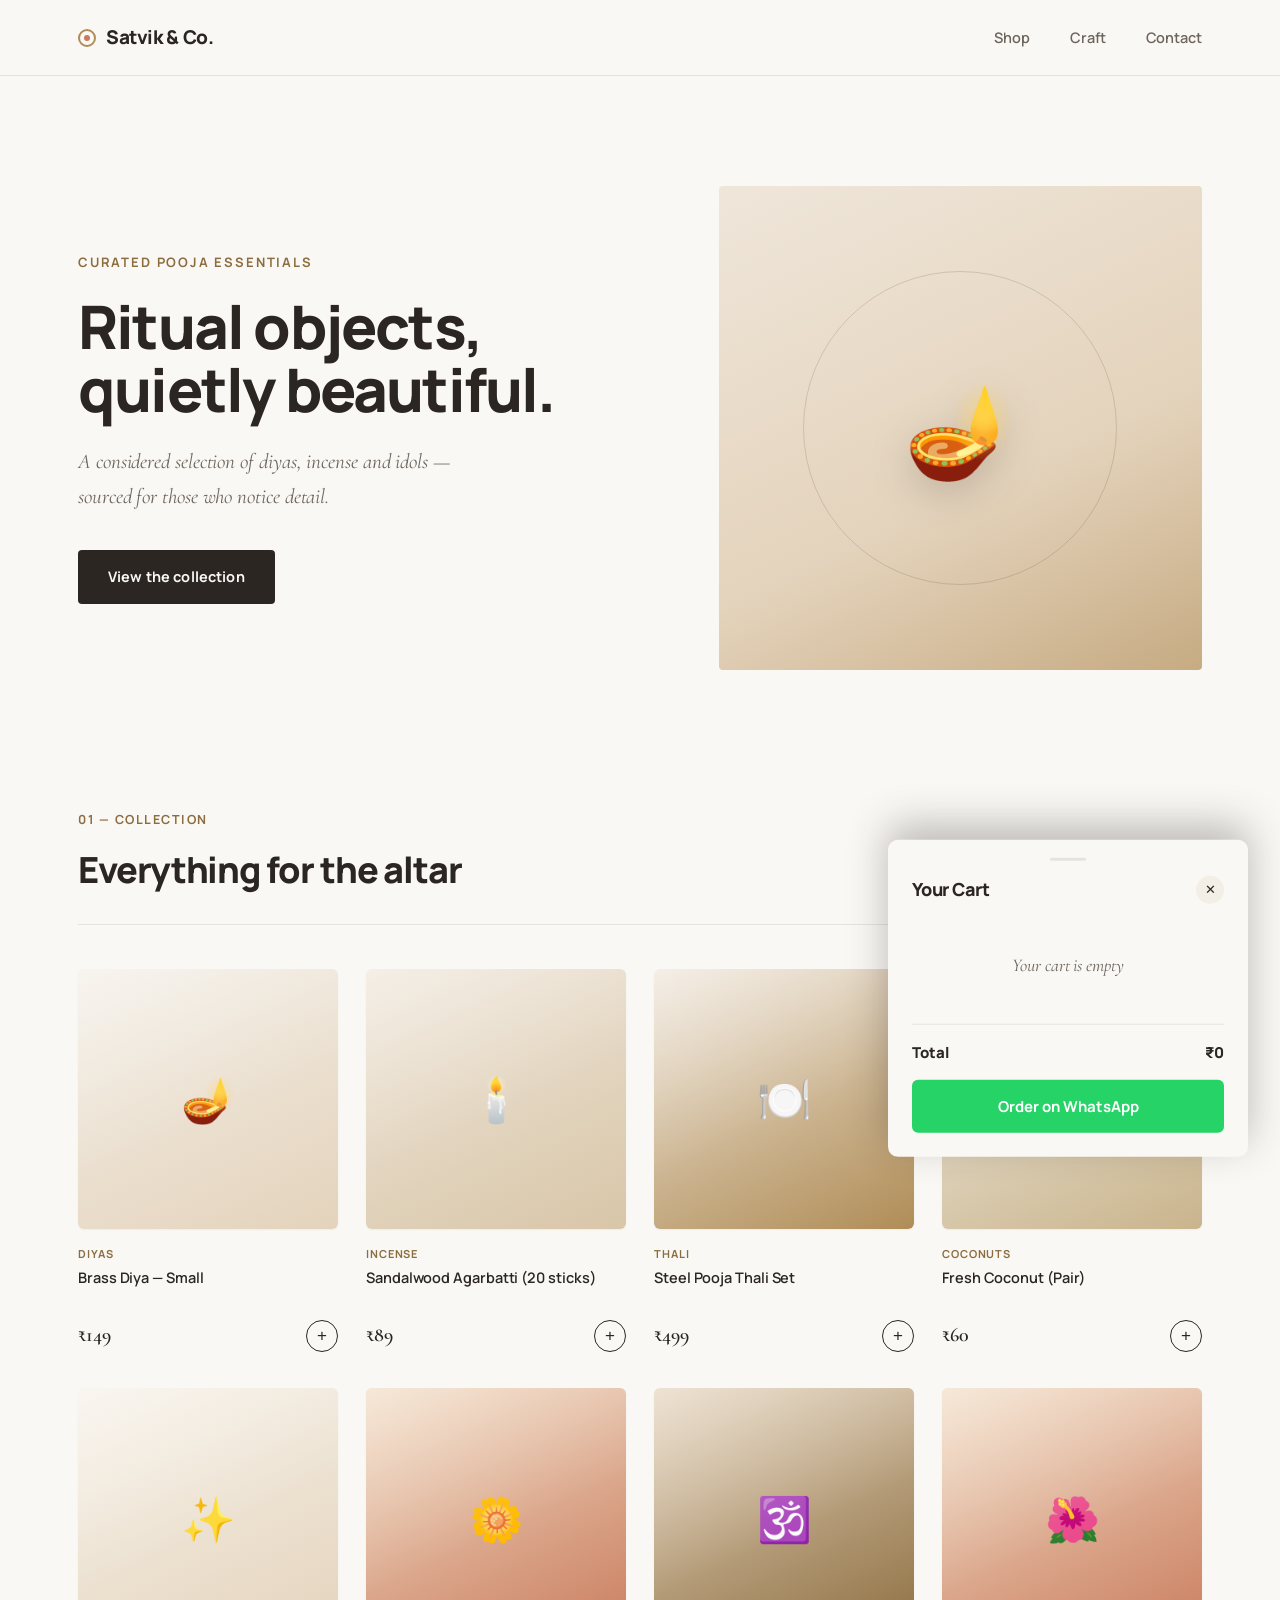
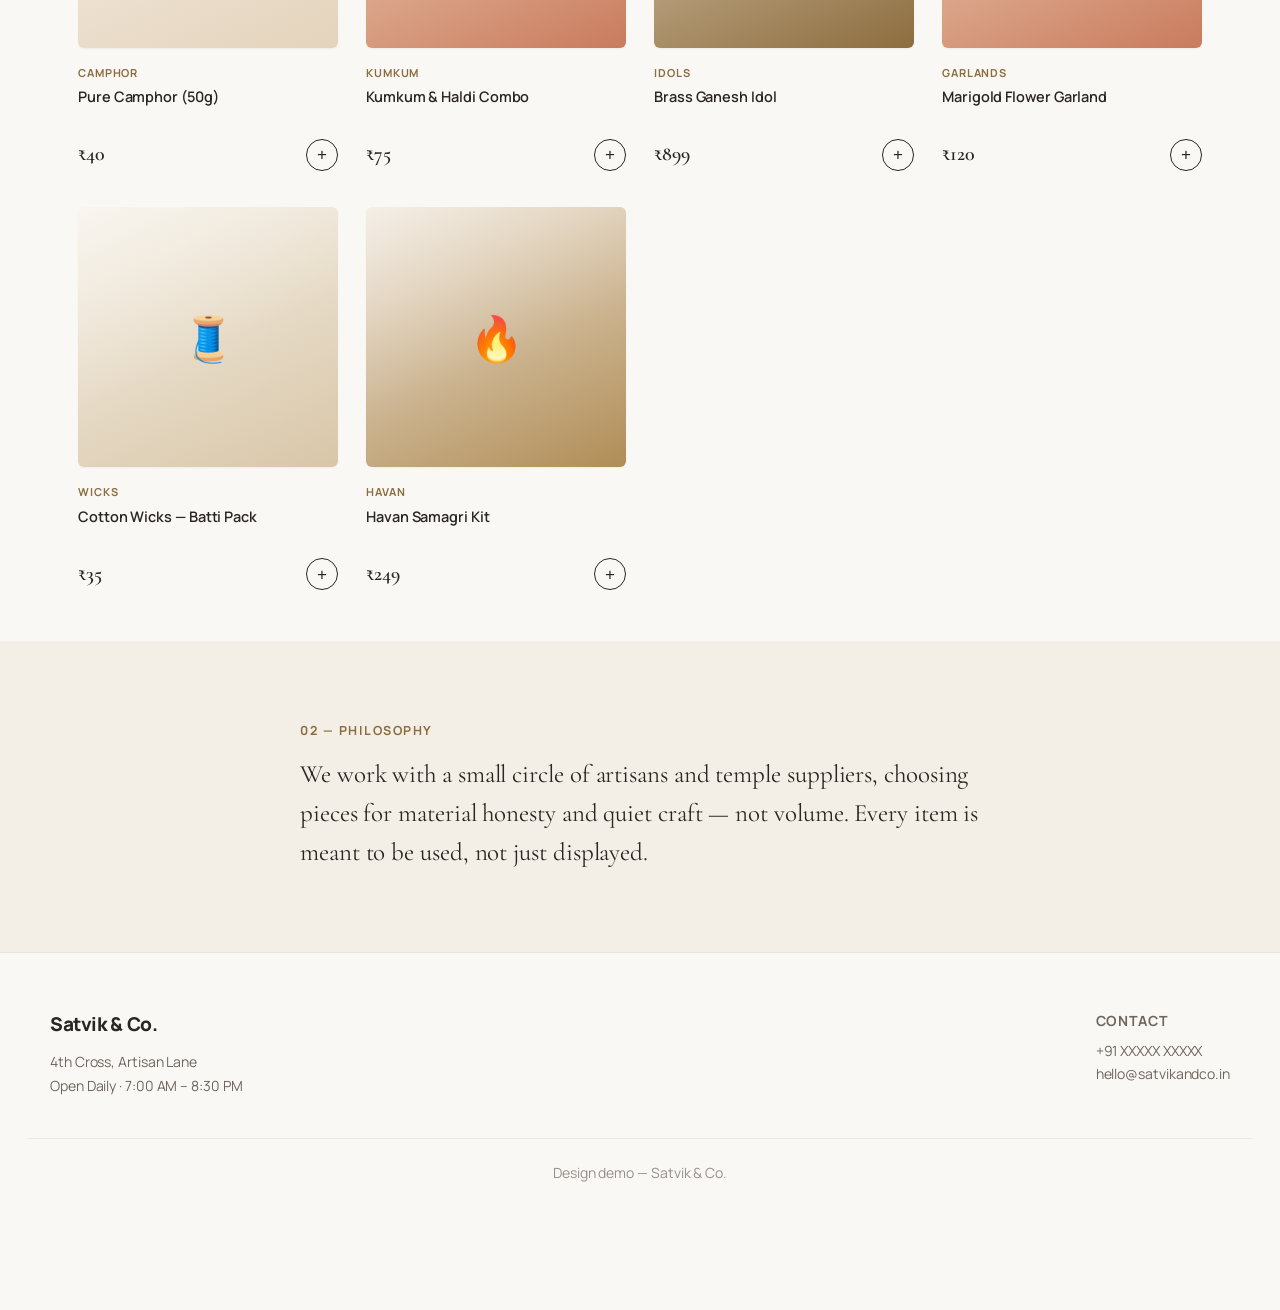
==== design-2-minimal/index.html @ de9244f1 "Add 3 pooja store design directions with Zepto-style cart demo Static HTML/CSS/JS prototypes (no bui" ====
<!DOCTYPE html>
<html lang="en">
<head>
<meta charset="UTF-8">
<meta name="viewport" content="width=device-width, initial-scale=1.0">
<title>Satvik & Co. — Minimal</title>
<link rel="preconnect" href="https://fonts.googleapis.com">
<link rel="preconnect" href="https://fonts.gstatic.com" crossorigin>
<link href="https://fonts.googleapis.com/css2?family=Cormorant+Garamond:ital,wght@0,400;0,500;1,400&family=Manrope:wght@400;500;600;700;800&display=swap" rel="stylesheet">
<link rel="stylesheet" href="style.css">
</head>
<body>

<header class="site-header">
  <div class="header-inner">
    <div class="brand">
      <span class="brand-ring" aria-hidden="true"></span>
      <span class="brand-name">Satvik&nbsp;&amp;&nbsp;Co.</span>
    </div>
    <nav class="site-nav">
      <a href="#shop">Shop</a>
      <a href="#about">Craft</a>
      <a href="#contact">Contact</a>
    </nav>
  </div>
</header>

<section class="hero">
  <div class="hero-text">
    <p class="hero-eyebrow">Curated Pooja Essentials</p>
    <h1>Ritual objects,<br>quietly beautiful.</h1>
    <p class="hero-sub">A considered selection of diyas, incense and idols — sourced for those who notice detail.</p>
    <a href="#shop" class="hero-cta">View the collection</a>
  </div>
  <div class="hero-visual" aria-hidden="true">
    <div class="hero-orb"></div>
    <span class="hero-emoji">🪔</span>
  </div>
</section>

<main>
  <section id="shop" class="products">
    <div class="section-head">
      <span class="section-index">01 — Collection</span>
      <h2>Everything for the altar</h2>
    </div>
    <div id="productGrid" class="product-grid"></div>
  </section>

  <section id="about" class="about-strip">
    <div class="about-inner">
      <span class="section-index">02 — Philosophy</span>
      <p>We work with a small circle of artisans and temple suppliers, choosing pieces for material honesty and quiet craft — not volume. Every item is meant to be used, not just displayed.</p>
    </div>
  </section>
</main>

<footer id="contact" class="site-footer">
  <div class="footer-inner">
    <div>
      <span class="brand-name footer-brand">Satvik &amp; Co.</span>
      <p>4th Cross, Artisan Lane<br>Open Daily · 7:00 AM – 8:30 PM</p>
    </div>
    <div>
      <p class="footer-heading">Contact</p>
      <p>+91 XXXXX XXXXX</p>
      <p>hello@satvikandco.in</p>
    </div>
  </div>
  <p class="footer-bottom">Design demo — Satvik &amp; Co.</p>
</footer>

<div id="cartBar" class="cart-bar hidden">
  <div class="cart-bar-info">
    <span class="cart-bar-badge" id="cartCount">0</span>
    <span class="cart-bar-text">
      <strong id="cartItemsLabel">0 items</strong>
      <span id="cartTotalLabel">₹0</span>
    </span>
  </div>
  <span class="cart-bar-action">View cart</span>
</div>

<div id="cartDrawer" class="cart-drawer hidden">
  <div class="drawer-handle" id="drawerHandle"></div>
  <div class="drawer-header">
    <h3>Your Cart</h3>
    <button id="closeDrawer" class="drawer-close" aria-label="Close cart">✕</button>
  </div>
  <div id="drawerItems" class="drawer-items"></div>
  <div class="drawer-footer">
    <div class="drawer-total-row">
      <span>Total</span>
      <span id="drawerTotal">₹0</span>
    </div>
    <button id="whatsappBtn" class="whatsapp-btn">
      Order on WhatsApp
    </button>
  </div>
</div>

<script src="script.js"></script>
</body>
</html>
---- design-2-minimal/style.css ----
/* ============================================
   SATVIK & CO. — Minimal / Clean
   Palette: Off-white #FAF8F5, Ink #2B2622,
   Soft Gold #B08D57, Sand #EFE6DA, Terracotta #C97B5D
   Type: Manrope (primary) + Cormorant Garamond (accent/serif)
   ============================================ */

:root{
  --paper: #FAF8F5;
  --paper-2: #F3EEE6;
  --sand: #EFE6DA;
  --ink: #2B2622;
  --ink-soft: #6E655C;
  --gold: #B08D57;
  --gold-deep: #8C6D3F;
  --terracotta: #C97B5D;
  --line: rgba(43, 38, 34, 0.1);
}

*{ box-sizing: border-box; margin: 0; padding: 0; }
html{ scroll-behavior: smooth; }

body{
  font-family: 'Manrope', sans-serif;
  background: var(--paper);
  color: var(--ink);
  font-size: 16px;
  line-height: 1.65;
  letter-spacing: -0.005em;
  padding-bottom: 100px;
}

a{ text-decoration: none; color: inherit; }

h1, h2, h3{
  font-family: 'Manrope', sans-serif;
  font-weight: 800;
  letter-spacing: -0.03em;
  color: var(--ink);
}

/* ---------- Header ---------- */
.site-header{
  position: sticky;
  top: 0;
  z-index: 40;
  background: rgba(250, 248, 245, 0.9);
  backdrop-filter: blur(10px);
  border-bottom: 1px solid var(--line);
}
.header-inner{
  max-width: 1180px;
  margin: 0 auto;
  padding: 22px 28px;
  display: flex;
  align-items: center;
  justify-content: space-between;
}
.brand{ display: flex; align-items: center; gap: 10px; }
.brand-ring{
  width: 18px; height: 18px;
  border-radius: 50%;
  border: 2.5px solid var(--gold);
  position: relative;
}
.brand-ring::after{
  content: "";
  position: absolute;
  inset: 4px;
  border-radius: 50%;
  background: var(--terracotta);
}
.brand-name{
  font-size: 19px;
  font-weight: 800;
  letter-spacing: -0.02em;
}
.site-nav{ display: flex; gap: 40px; }
.site-nav a{
  font-size: 14.5px;
  font-weight: 600;
  color: var(--ink-soft);
  transition: color 0.2s ease;
}
.site-nav a:hover{ color: var(--ink); }

/* ---------- Hero ---------- */
.hero{
  max-width: 1180px;
  margin: 0 auto;
  padding: 90px 28px 70px;
  display: grid;
  grid-template-columns: 1fr;
  gap: 50px;
  align-items: center;
}
@media (min-width: 860px){
  .hero{ grid-template-columns: 1.1fr 0.9fr; padding-top: 110px; }
}
.hero-eyebrow{
  font-size: 13px;
  font-weight: 700;
  text-transform: uppercase;
  letter-spacing: 0.14em;
  color: var(--gold-deep);
  margin-bottom: 22px;
}
.hero h1{
  font-size: clamp(38px, 6vw, 60px);
  line-height: 1.05;
  margin-bottom: 24px;
}
.hero-sub{
  font-family: 'Cormorant Garamond', serif;
  font-size: 21px;
  font-style: italic;
  color: var(--ink-soft);
  max-width: 420px;
  margin-bottom: 36px;
}
.hero-cta{
  display: inline-flex;
  align-items: center;
  gap: 8px;
  background: var(--ink);
  color: var(--paper);
  padding: 15px 30px;
  border-radius: 4px;
  font-size: 14.5px;
  font-weight: 700;
  letter-spacing: 0.01em;
  transition: background 0.2s ease, transform 0.2s ease;
}
.hero-cta:hover{ background: var(--gold-deep); transform: translateY(-2px); }

.hero-visual{
  position: relative;
  aspect-ratio: 1 / 1;
  border-radius: 4px;
  background: linear-gradient(155deg, var(--sand) 0%, #E4D3BC 60%, var(--gold) 130%);
  display: flex;
  align-items: center;
  justify-content: center;
  overflow: hidden;
}
.hero-orb{
  position: absolute;
  width: 65%; height: 65%;
  border-radius: 50%;
  border: 1px solid rgba(43,38,34,0.15);
}
.hero-emoji{ font-size: 90px; filter: drop-shadow(0 12px 20px rgba(43,38,34,0.2)); }

/* ---------- Products ---------- */
.products{
  max-width: 1180px;
  margin: 0 auto;
  padding: 70px 28px 30px;
}
.section-head{
  margin-bottom: 44px;
  padding-bottom: 24px;
  border-bottom: 1px solid var(--line);
}
.section-index{
  display: block;
  font-size: 12.5px;
  font-weight: 700;
  text-transform: uppercase;
  letter-spacing: 0.12em;
  color: var(--gold-deep);
  margin-bottom: 10px;
}
.section-head h2{
  font-size: clamp(26px, 3.6vw, 36px);
}

.product-grid{
  display: grid;
  grid-template-columns: repeat(2, 1fr);
  gap: 28px 22px;
}
@media (min-width: 640px){
  .product-grid{ grid-template-columns: repeat(3, 1fr); }
}
@media (min-width: 960px){
  .product-grid{ grid-template-columns: repeat(4, 1fr); gap: 36px 28px; }
}

.product-card{
  display: flex;
  flex-direction: column;
  transition: transform 0.25s ease;
}
.product-card:hover{ transform: translateY(-4px); }
.product-media{
  aspect-ratio: 1 / 1;
  border-radius: 6px;
  display: flex;
  align-items: center;
  justify-content: center;
  font-size: 44px;
  margin-bottom: 16px;
  position: relative;
  overflow: hidden;
  box-shadow: 0 1px 2px rgba(43,38,34,0.06);
}
.product-media::after{
  content: "";
  position: absolute;
  inset: 0;
  background: linear-gradient(155deg, rgba(255,255,255,0.35), transparent 55%);
}
.product-body{ display: flex; flex-direction: column; gap: 5px; flex: 1; }
.product-cat{
  font-size: 11px;
  font-weight: 700;
  text-transform: uppercase;
  letter-spacing: 0.08em;
  color: var(--gold-deep);
}
.product-name{
  font-size: 14.5px;
  font-weight: 600;
  color: var(--ink);
  line-height: 1.4;
  min-height: 2.5em;
}
.product-footer{
  margin-top: 10px;
  display: flex;
  align-items: center;
  justify-content: space-between;
}
.product-price{
  font-family: 'Cormorant Garamond', serif;
  font-size: 20px;
  font-weight: 600;
  color: var(--ink);
}

.add-btn{
  background: transparent;
  border: 1.5px solid var(--ink);
  color: var(--ink);
  width: 32px;
  height: 32px;
  border-radius: 50%;
  font-size: 17px;
  line-height: 1;
  cursor: pointer;
  display: flex;
  align-items: center;
  justify-content: center;
  transition: background 0.2s ease, color 0.2s ease, transform 0.15s ease;
}
.add-btn:hover{ background: var(--ink); color: var(--paper); }
.add-btn:active{ transform: scale(0.9); }

.stepper{
  display: flex;
  align-items: center;
  border: 1.5px solid var(--ink);
  border-radius: 999px;
  overflow: hidden;
}
.stepper button{
  background: transparent;
  border: none;
  color: var(--ink);
  width: 28px;
  height: 30px;
  font-size: 16px;
  cursor: pointer;
  transition: background 0.15s ease;
}
.stepper button:hover{ background: var(--sand); }
.stepper .qty{
  font-weight: 700;
  font-size: 13px;
  min-width: 20px;
  text-align: center;
}

/* ---------- About ---------- */
.about-strip{
  background: var(--paper-2);
  padding: 80px 28px;
  margin-top: 20px;
}
.about-inner{ max-width: 680px; margin: 0 auto; }
.about-inner p{
  font-family: 'Cormorant Garamond', serif;
  font-size: 25px;
  line-height: 1.55;
  color: var(--ink);
  margin-top: 14px;
}

/* ---------- Footer ---------- */
.site-footer{
  background: var(--paper);
  padding: 56px 28px 26px;
  border-top: 1px solid var(--line);
}
.footer-inner{
  max-width: 1180px;
  margin: 0 auto;
  display: flex;
  flex-wrap: wrap;
  justify-content: space-between;
  gap: 36px;
}
.footer-brand{ display: block; margin-bottom: 10px; }
.site-footer p{
  color: var(--ink-soft);
  font-size: 14px;
  line-height: 1.7;
}
.footer-heading{
  font-weight: 700;
  color: var(--ink);
  margin-bottom: 6px;
  font-size: 13px;
  text-transform: uppercase;
  letter-spacing: 0.06em;
}
.footer-bottom{
  text-align: center;
  margin-top: 40px;
  padding-top: 22px;
  border-top: 1px solid var(--line);
  font-size: 12.5px;
  color: var(--ink-soft);
  opacity: 0.7;
}

/* ---------- Cart bar ---------- */
.cart-bar{
  position: fixed;
  left: 16px; right: 16px; bottom: 16px;
  max-width: 480px;
  margin: 0 auto;
  background: var(--ink);
  color: var(--paper);
  border-radius: 6px;
  padding: 14px 20px;
  display: flex;
  align-items: center;
  justify-content: space-between;
  box-shadow: 0 14px 30px -10px rgba(43,38,34,0.5);
  cursor: pointer;
  z-index: 50;
  transition: transform 0.35s cubic-bezier(.2,.9,.3,1.2), opacity 0.3s ease;
}
.cart-bar.hidden{
  transform: translateY(140%);
  opacity: 0;
  pointer-events: none;
}
.cart-bar.bounce{ animation: cartPulse 0.4s ease; }
@keyframes cartPulse{
  0%{ transform: scale(1); }
  30%{ transform: scale(1.03); }
  100%{ transform: scale(1); }
}
.cart-bar-info{ display: flex; align-items: center; gap: 14px; }
.cart-bar-badge{
  background: var(--gold);
  color: var(--ink);
  font-weight: 800;
  font-size: 12.5px;
  min-width: 24px;
  height: 24px;
  border-radius: 50%;
  display: flex;
  align-items: center;
  justify-content: center;
}
.cart-bar-badge.bump{ animation: badgeBounce 0.4s ease; }
@keyframes badgeBounce{
  0%{ transform: scale(1); }
  40%{ transform: scale(1.4); }
  100%{ transform: scale(1); }
}
.cart-bar-text{ display: flex; flex-direction: column; line-height: 1.25; }
.cart-bar-text strong{ font-size: 13.5px; font-weight: 700; }
.cart-bar-text span{ font-size: 12px; color: var(--gold); }
.cart-bar-action{
  font-size: 13px;
  font-weight: 700;
  border-bottom: 1px solid var(--gold);
  padding-bottom: 2px;
}

/* ---------- Cart drawer ---------- */
.cart-drawer{
  position: fixed;
  left: 0; right: 0; bottom: 0;
  max-width: 480px;
  margin: 0 auto;
  background: var(--paper);
  border-radius: 10px 10px 0 0;
  box-shadow: 0 -14px 40px rgba(43,38,34,0.3);
  z-index: 60;
  padding: 10px 24px 24px;
  max-height: 78vh;
  display: flex;
  flex-direction: column;
  transition: transform 0.35s cubic-bezier(.2,.9,.3,1.1);
}
.cart-drawer.hidden{ transform: translateY(110%); }
.drawer-handle{
  width: 36px; height: 3px;
  background: var(--line);
  border-radius: 4px;
  margin: 8px auto 14px;
}
.drawer-header{
  display: flex;
  align-items: center;
  justify-content: space-between;
  margin-bottom: 14px;
}
.drawer-header h3{ font-size: 18px; }
.drawer-close{
  background: var(--paper-2);
  border: none;
  width: 28px; height: 28px;
  border-radius: 50%;
  font-size: 13px;
  cursor: pointer;
  color: var(--ink);
}
.drawer-items{
  overflow-y: auto;
  display: flex;
  flex-direction: column;
  gap: 14px;
  padding: 2px 2px 10px;
}
.drawer-empty{
  text-align: center;
  color: var(--ink-soft);
  padding: 30px 0;
  font-family: 'Cormorant Garamond', serif;
  font-style: italic;
  font-size: 18px;
}
.drawer-item{
  display: flex;
  align-items: center;
  gap: 14px;
  padding-bottom: 14px;
  border-bottom: 1px solid var(--line);
}
.drawer-item-emoji{
  font-size: 20px;
  width: 40px; height: 40px;
  display: flex; align-items: center; justify-content: center;
  background: var(--paper-2);
  border-radius: 4px;
  flex-shrink: 0;
}
.drawer-item-info{ flex: 1; min-width: 0; }
.drawer-item-info .name{
  font-size: 13.5px;
  font-weight: 700;
  color: var(--ink);
  white-space: nowrap;
  overflow: hidden;
  text-overflow: ellipsis;
}
.drawer-item-info .line-price{
  font-size: 12px;
  color: var(--ink-soft);
}
.drawer-footer{
  border-top: 1px solid var(--line);
  padding-top: 16px;
  margin-top: 4px;
}
.drawer-total-row{
  display: flex;
  justify-content: space-between;
  font-size: 15px;
  font-weight: 800;
  color: var(--ink);
  margin-bottom: 14px;
}
.whatsapp-btn{
  width: 100%;
  background: #25D366;
  color: #fff;
  border: none;
  padding: 16px;
  border-radius: 6px;
  font-size: 15px;
  font-weight: 700;
  font-family: 'Manrope', sans-serif;
  cursor: pointer;
  transition: transform 0.15s ease, background 0.2s ease;
}
.whatsapp-btn:hover{ background: #1ebe5a; transform: translateY(-1px); }
.whatsapp-btn:active{ transform: scale(0.98); }

@media (min-width: 720px){
  .cart-bar, .cart-drawer{ left: auto; right: 32px; }
  .cart-bar{ width: 360px; }
  .cart-drawer{
    width: 360px;
    border-radius: 10px;
    bottom: 92px;
    max-height: 68vh;
  }
}
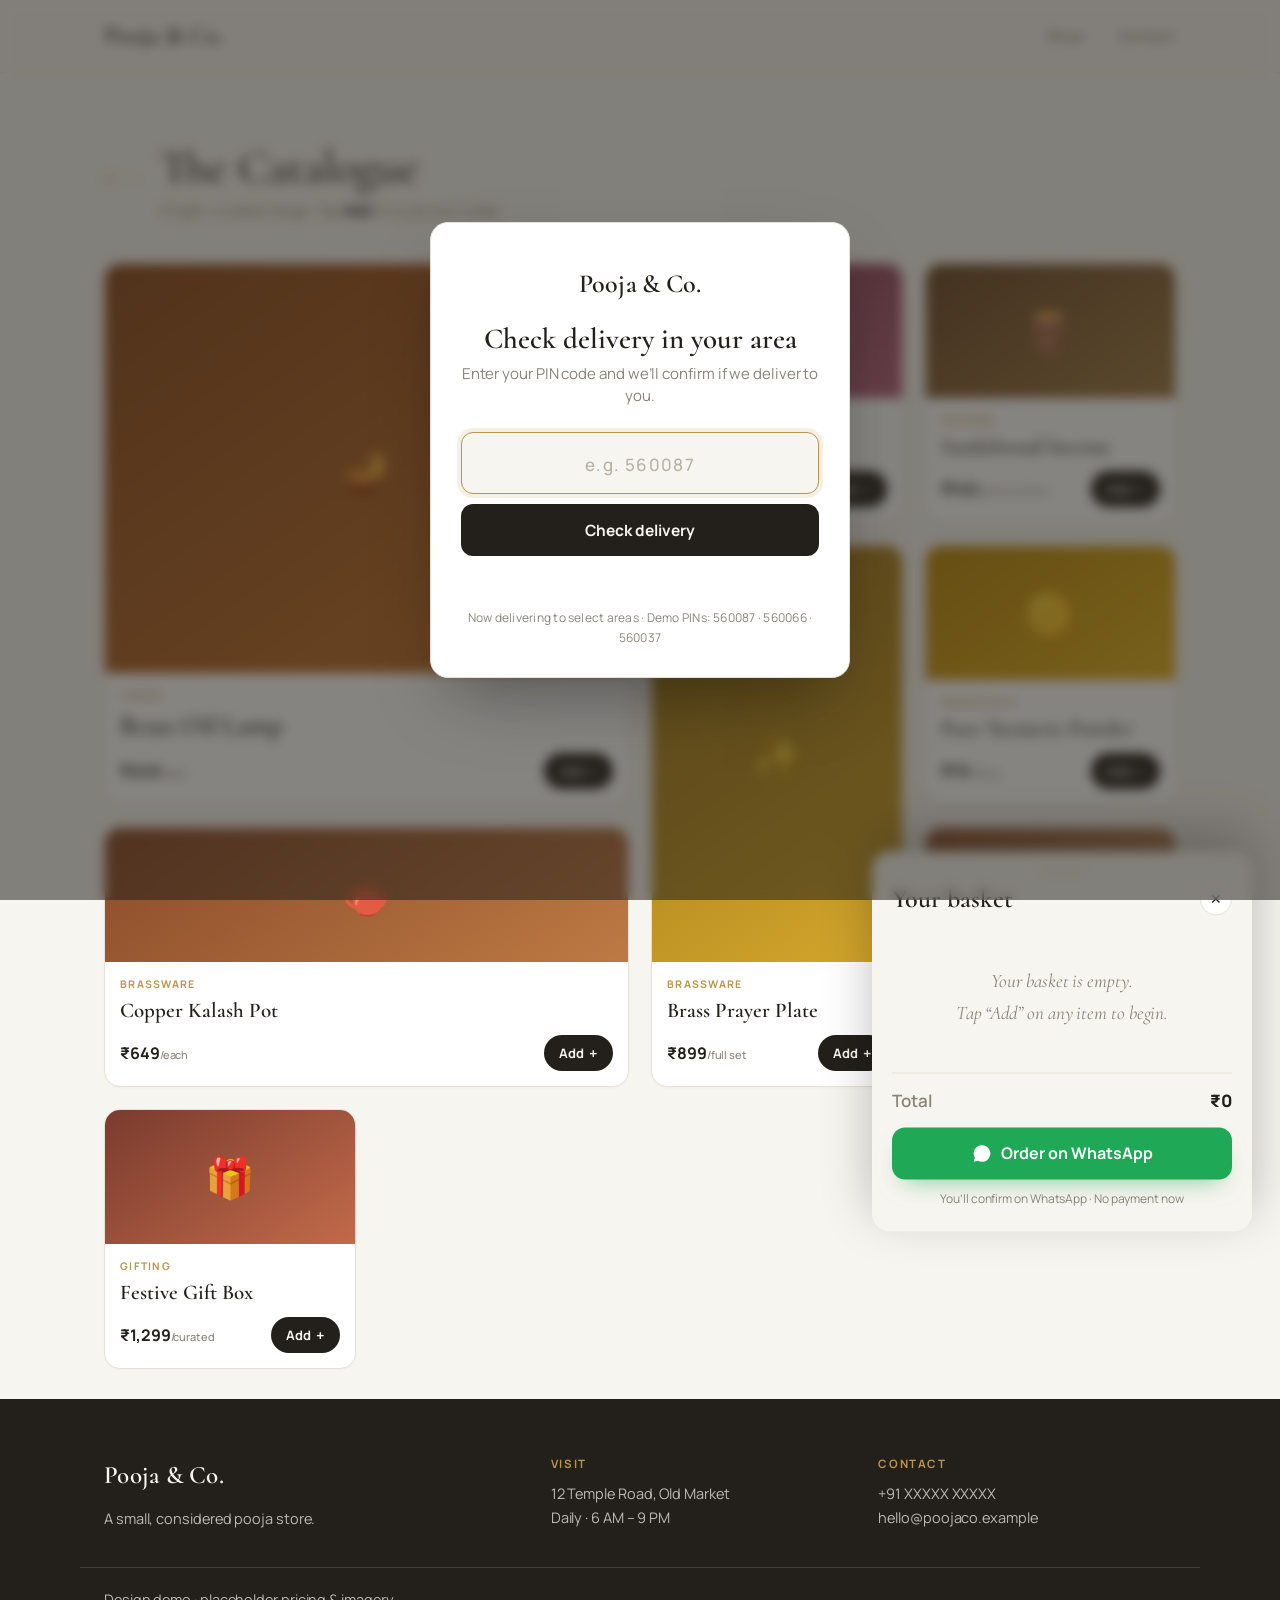
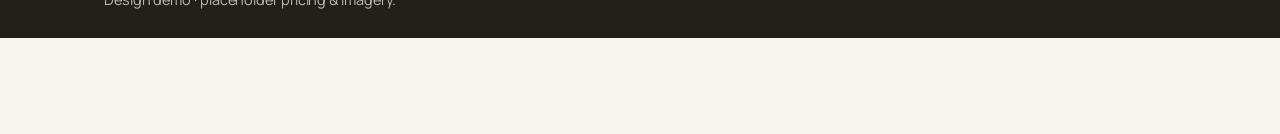
==== commit b8eaa2f0: "Make it shop-first: PIN-code delivery gate + trimmed nav - Add a PIN-code entry gate before the stor" ====
--- a/design-2-minimal/index.html
+++ b/design-2-minimal/index.html
@@ -3,101 +3,99 @@
 <head>
 <meta charset="UTF-8">
 <meta name="viewport" content="width=device-width, initial-scale=1.0">
-<title>Satvik & Co. — Minimal</title>
+<title>Pooja &amp; Co.</title>
 <link rel="preconnect" href="https://fonts.googleapis.com">
 <link rel="preconnect" href="https://fonts.gstatic.com" crossorigin>
-<link href="https://fonts.googleapis.com/css2?family=Cormorant+Garamond:ital,wght@0,400;0,500;1,400&family=Manrope:wght@400;500;600;700;800&display=swap" rel="stylesheet">
+<link href="https://fonts.googleapis.com/css2?family=Cormorant:ital,wght@0,500;0,600;1,500&family=Manrope:wght@400;500;600;700;800&display=swap" rel="stylesheet">
 <link rel="stylesheet" href="style.css">
 </head>
-<body>
+<body data-shop="Pooja &amp; Co." data-cardstyle="catalog">
+
+<!-- PIN-code delivery gate -->
+<div id="pinGate" class="pin-gate">
+  <div class="pin-card">
+    <span class="brand-name">Pooja&thinsp;&amp;&thinsp;Co.</span>
+    <h2>Check delivery in your area</h2>
+    <p class="pin-lead">Enter your PIN code and we’ll confirm if we deliver to you.</p>
+    <form id="pinForm" class="pin-form" novalidate>
+      <input id="pinInput" class="pin-input" type="text" inputmode="numeric"
+             maxlength="6" placeholder="e.g. 560087" aria-label="6-digit PIN code" autocomplete="postal-code">
+      <button type="submit" class="pin-btn">Check delivery</button>
+    </form>
+    <p id="pinMsg" class="pin-msg" role="status" aria-live="polite"></p>
+    <p class="pin-hint">Now delivering to select areas · Demo PINs: 560087 · 560066 · 560037</p>
+  </div>
+</div>
 
 <header class="site-header">
-  <div class="header-inner">
-    <div class="brand">
-      <span class="brand-ring" aria-hidden="true"></span>
-      <span class="brand-name">Satvik&nbsp;&amp;&nbsp;Co.</span>
-    </div>
+  <div class="wrap header-inner">
+    <a href="#" class="brand">
+      <span class="brand-name">Pooja&thinsp;&amp;&thinsp;Co.</span>
+    </a>
     <nav class="site-nav">
       <a href="#shop">Shop</a>
-      <a href="#about">Craft</a>
       <a href="#contact">Contact</a>
     </nav>
+    <button id="deliverBadge" class="deliver-badge" hidden aria-label="Change delivery PIN code">
+      📍 <span id="deliverPin"></span> · Change
+    </button>
   </div>
 </header>
 
-<section class="hero">
-  <div class="hero-text">
-    <p class="hero-eyebrow">Curated Pooja Essentials</p>
-    <h1>Ritual objects,<br>quietly beautiful.</h1>
-    <p class="hero-sub">A considered selection of diyas, incense and idols — sourced for those who notice detail.</p>
-    <a href="#shop" class="hero-cta">View the collection</a>
-  </div>
-  <div class="hero-visual" aria-hidden="true">
-    <div class="hero-orb"></div>
-    <span class="hero-emoji">🪔</span>
-  </div>
-</section>
-
-<main>
-  <section id="shop" class="products">
+<main class="wrap">
+  <section id="shop" class="shop">
     <div class="section-head">
-      <span class="section-index">01 — Collection</span>
-      <h2>Everything for the altar</h2>
+      <span class="sh-index">01 —</span>
+      <div>
+        <h2>The Catalogue</h2>
+        <p>A tight, curated range. Tap <b>Add</b> to build your order.</p>
+      </div>
     </div>
     <div id="productGrid" class="product-grid"></div>
-  </section>
-
-  <section id="about" class="about-strip">
-    <div class="about-inner">
-      <span class="section-index">02 — Philosophy</span>
-      <p>We work with a small circle of artisans and temple suppliers, choosing pieces for material honesty and quiet craft — not volume. Every item is meant to be used, not just displayed.</p>
-    </div>
   </section>
 </main>
 
 <footer id="contact" class="site-footer">
-  <div class="footer-inner">
-    <div>
-      <span class="brand-name footer-brand">Satvik &amp; Co.</span>
-      <p>4th Cross, Artisan Lane<br>Open Daily · 7:00 AM – 8:30 PM</p>
+  <div class="wrap footer-grid">
+    <div class="foot-brand">
+      <span class="brand-name">Pooja&thinsp;&amp;&thinsp;Co.</span>
+      <p>A small, considered pooja store.</p>
     </div>
-    <div>
-      <p class="footer-heading">Contact</p>
-      <p>+91 XXXXX XXXXX</p>
-      <p>hello@satvikandco.in</p>
-    </div>
+    <div><span class="foot-h">Visit</span><p>12 Temple Road, Old Market<br>Daily · 6 AM – 9 PM</p></div>
+    <div><span class="foot-h">Contact</span><p>+91 XXXXX XXXXX<br>hello@poojaco.example</p></div>
   </div>
-  <p class="footer-bottom">Design demo — Satvik &amp; Co.</p>
+  <p class="wrap foot-fine">Design demo · placeholder pricing &amp; imagery.</p>
 </footer>
 
-<div id="cartBar" class="cart-bar hidden">
-  <div class="cart-bar-info">
-    <span class="cart-bar-badge" id="cartCount">0</span>
-    <span class="cart-bar-text">
-      <strong id="cartItemsLabel">0 items</strong>
-      <span id="cartTotalLabel">₹0</span>
-    </span>
-  </div>
-  <span class="cart-bar-action">View cart</span>
-</div>
+<!-- Cart -->
+<div id="cartOverlay" class="cart-overlay"></div>
 
-<div id="cartDrawer" class="cart-drawer hidden">
-  <div class="drawer-handle" id="drawerHandle"></div>
-  <div class="drawer-header">
-    <h3>Your Cart</h3>
-    <button id="closeDrawer" class="drawer-close" aria-label="Close cart">✕</button>
-  </div>
+<button id="cartBar" class="cart-bar" aria-label="Open your basket">
+  <span class="cart-bar-left">
+    <span class="cart-bar-count" id="cartCount">0</span>
+    <span class="cart-bar-meta"><b id="cartQty">0 items</b><span>Tap to review</span></span>
+  </span>
+  <span class="cart-bar-right">
+    <span id="cartTotal">₹0</span>
+    <span class="cart-bar-cta">View basket ›</span>
+  </span>
+</button>
+
+<aside id="cartDrawer" class="cart-drawer" aria-hidden="true" aria-label="Your basket">
+  <header class="drawer-top">
+    <h3>Your basket</h3>
+    <button id="closeDrawer" class="drawer-x" aria-label="Close">✕</button>
+  </header>
   <div id="drawerItems" class="drawer-items"></div>
-  <div class="drawer-footer">
-    <div class="drawer-total-row">
-      <span>Total</span>
-      <span id="drawerTotal">₹0</span>
-    </div>
-    <button id="whatsappBtn" class="whatsapp-btn">
+  <footer class="drawer-bottom">
+    <div class="drawer-total"><span>Total</span><span id="drawerTotal">₹0</span></div>
+    <button id="whatsappBtn" class="wa-btn">
+      <svg viewBox="0 0 24 24" width="20" height="20" fill="currentColor" aria-hidden="true"><path d="M17.5 14.4c-.3-.15-1.7-.85-2-.95-.26-.1-.45-.15-.65.15-.2.3-.75.95-.9 1.15-.17.2-.34.22-.63.07-.3-.15-1.24-.46-2.36-1.46-.87-.78-1.46-1.74-1.63-2.03-.17-.3-.02-.46.13-.6.13-.13.3-.34.44-.5.15-.18.2-.3.3-.5.1-.2.05-.37-.02-.52-.08-.15-.65-1.57-.9-2.15-.24-.57-.48-.49-.65-.5h-.56c-.2 0-.5.07-.77.37-.26.3-1 1-1 2.42s1.03 2.8 1.17 3c.14.2 2.02 3.08 4.9 4.32.68.3 1.22.47 1.63.6.69.22 1.31.19 1.8.11.55-.08 1.7-.7 1.94-1.36.24-.67.24-1.24.17-1.36-.07-.12-.26-.19-.55-.34zM12 2a10 10 0 0 0-8.6 15.06L2 22l5.06-1.33A10 10 0 1 0 12 2z"/></svg>
       Order on WhatsApp
     </button>
-  </div>
-</div>
+    <p class="drawer-note">You’ll confirm on WhatsApp · No payment now</p>
+  </footer>
+</aside>
 
 <script src="script.js"></script>
 </body>
--- a/design-2-minimal/style.css
+++ b/design-2-minimal/style.css
@@ -1,516 +1,226 @@
-/* ============================================
-   SATVIK & CO. — Minimal / Clean
-   Palette: Off-white #FAF8F5, Ink #2B2622,
-   Soft Gold #B08D57, Sand #EFE6DA, Terracotta #C97B5D
-   Type: Manrope (primary) + Cormorant Garamond (accent/serif)
-   ============================================ */
+/* ============================================================
+   POOJA & CO. — Direction 2 · Minimal / Clean (boutique)
+   Palette
+     Bone White   #F7F5F0
+     Pure White   #FFFFFF
+     Ink          #23201B
+     Muted Stone  #8A8378
+     Soft Gold    #B9954E
+     Warm Clay    #C67C56  (used sparingly)
+   Type: Manrope (body/UI) + Cormorant (display serif)
+   Signature: hairline gold rules, serif section numerals,
+              gallery-style catalogue cards, lots of whitespace
+   ============================================================ */
 
 :root{
-  --paper: #FAF8F5;
-  --paper-2: #F3EEE6;
-  --sand: #EFE6DA;
-  --ink: #2B2622;
-  --ink-soft: #6E655C;
-  --gold: #B08D57;
-  --gold-deep: #8C6D3F;
-  --terracotta: #C97B5D;
-  --line: rgba(43, 38, 34, 0.1);
-}
-
-*{ box-sizing: border-box; margin: 0; padding: 0; }
-html{ scroll-behavior: smooth; }
-
+  --paper:#F7F5F0;
+  --white:#FFFFFF;
+  --ink:#23201B;
+  --muted:#8A8378;
+  --gold:#B9954E;
+  --gold-soft:#E9DEC5;
+  --clay:#C67C56;
+  --line:#E7E2D7;
+  --radius:16px;
+  --shadow:0 18px 40px -26px rgba(35,32,27,.4);
+}
+*{box-sizing:border-box;margin:0;padding:0}
+html{scroll-behavior:smooth}
 body{
-  font-family: 'Manrope', sans-serif;
-  background: var(--paper);
-  color: var(--ink);
-  font-size: 16px;
-  line-height: 1.65;
-  letter-spacing: -0.005em;
-  padding-bottom: 100px;
-}
-
-a{ text-decoration: none; color: inherit; }
-
-h1, h2, h3{
-  font-family: 'Manrope', sans-serif;
-  font-weight: 800;
-  letter-spacing: -0.03em;
-  color: var(--ink);
-}
+  font-family:'Manrope',system-ui,sans-serif;
+  color:var(--ink);background:var(--paper);
+  font-size:16.5px;line-height:1.65;letter-spacing:-.005em;
+  -webkit-font-smoothing:antialiased;padding-bottom:96px;overflow-x:hidden;
+}
+h1,h2,h3{font-family:'Cormorant',Georgia,serif;font-weight:500;letter-spacing:0;line-height:1.08;color:var(--ink)}
+a{text-decoration:none;color:inherit}
+.wrap{max-width:1120px;margin:0 auto;padding:0 24px}
+.sh-index{font-family:'Cormorant',serif;font-size:15px;letter-spacing:.16em;color:var(--gold);font-weight:600}
+
+/* ---------- PIN gate ---------- */
+body.gated{overflow:hidden}
+.pin-gate{position:fixed;inset:0;z-index:100;display:none;place-items:center;padding:22px;background:rgba(35,32,27,.55);backdrop-filter:blur(6px)}
+.pin-gate.show{display:grid;animation:gateIn .35s ease}
+@keyframes gateIn{from{opacity:0}to{opacity:1}}
+.pin-card{
+  width:100%;max-width:420px;background:var(--white);border:1px solid var(--line);border-radius:18px;
+  padding:40px 30px 30px;text-align:center;box-shadow:0 30px 70px -22px rgba(0,0,0,.4);
+  animation:cardIn .4s cubic-bezier(.2,.9,.3,1.2);
+}
+@keyframes cardIn{from{transform:translateY(16px) scale(.97);opacity:0}to{transform:none;opacity:1}}
+.pin-card .brand-name{display:block;font-size:26px;margin-bottom:18px}
+.pin-card h2{font-family:'Cormorant',serif;font-size:29px;font-weight:600;margin-bottom:8px}
+.pin-lead{color:var(--muted);font-size:15px;margin-bottom:24px;line-height:1.5}
+.pin-form{display:flex;flex-direction:column;gap:10px}
+.pin-input{
+  width:100%;text-align:center;font-family:'Manrope',sans-serif;font-weight:700;font-size:22px;letter-spacing:.2em;
+  padding:15px;border:1.5px solid var(--line);border-radius:12px;background:var(--paper);color:var(--ink);transition:border-color .2s,box-shadow .2s;
+}
+.pin-input::placeholder{letter-spacing:.08em;font-size:17px;font-weight:500;color:#b7b0a4}
+.pin-input:focus{outline:none;border-color:var(--gold);box-shadow:0 0 0 4px rgba(185,149,78,.14)}
+.pin-btn{background:var(--ink);color:var(--paper);border:none;padding:15px;border-radius:12px;font-family:'Manrope',sans-serif;font-weight:700;font-size:15.5px;cursor:pointer;transition:transform .15s,background .2s}
+.pin-btn:hover{background:#000;transform:translateY(-1px)}
+.pin-btn:active{transform:scale(.98)}
+.pin-msg{min-height:20px;margin-top:16px;font-size:14px;font-weight:600;line-height:1.45}
+.pin-msg.ok{color:#1FA855}
+.pin-msg.err{color:var(--clay)}
+.pin-hint{margin-top:16px;font-size:12px;color:var(--muted);letter-spacing:.02em}
+.deliver-badge{background:var(--white);color:var(--ink);border:1px solid var(--line);font-family:'Manrope',sans-serif;font-size:12.5px;font-weight:700;padding:7px 12px;border-radius:999px;cursor:pointer;white-space:nowrap;transition:border-color .2s}
+.deliver-badge:hover{border-color:var(--gold)}
+.deliver-badge[hidden]{display:none}
 
 /* ---------- Header ---------- */
-.site-header{
-  position: sticky;
-  top: 0;
-  z-index: 40;
-  background: rgba(250, 248, 245, 0.9);
-  backdrop-filter: blur(10px);
-  border-bottom: 1px solid var(--line);
-}
-.header-inner{
-  max-width: 1180px;
-  margin: 0 auto;
-  padding: 22px 28px;
-  display: flex;
-  align-items: center;
-  justify-content: space-between;
-}
-.brand{ display: flex; align-items: center; gap: 10px; }
-.brand-ring{
-  width: 18px; height: 18px;
-  border-radius: 50%;
-  border: 2.5px solid var(--gold);
-  position: relative;
-}
-.brand-ring::after{
-  content: "";
-  position: absolute;
-  inset: 4px;
-  border-radius: 50%;
-  background: var(--terracotta);
-}
-.brand-name{
-  font-size: 19px;
-  font-weight: 800;
-  letter-spacing: -0.02em;
-}
-.site-nav{ display: flex; gap: 40px; }
-.site-nav a{
-  font-size: 14.5px;
-  font-weight: 600;
-  color: var(--ink-soft);
-  transition: color 0.2s ease;
-}
-.site-nav a:hover{ color: var(--ink); }
+.site-header{position:sticky;top:0;z-index:40;background:rgba(247,245,240,.82);backdrop-filter:blur(12px);border-bottom:1px solid var(--line)}
+.header-inner{display:flex;align-items:center;justify-content:space-between;height:72px}
+.brand-name{font-family:'Cormorant',serif;font-size:25px;font-weight:600;letter-spacing:.01em}
+.site-nav{display:flex;gap:34px}
+.site-nav a{font-size:14px;font-weight:600;color:var(--muted);letter-spacing:.02em;transition:color .2s}
+.site-nav a:hover{color:var(--ink)}
+@media(max-width:600px){.site-nav{display:none}}
 
 /* ---------- Hero ---------- */
-.hero{
-  max-width: 1180px;
-  margin: 0 auto;
-  padding: 90px 28px 70px;
-  display: grid;
-  grid-template-columns: 1fr;
-  gap: 50px;
-  align-items: center;
-}
-@media (min-width: 860px){
-  .hero{ grid-template-columns: 1.1fr 0.9fr; padding-top: 110px; }
-}
-.hero-eyebrow{
-  font-size: 13px;
-  font-weight: 700;
-  text-transform: uppercase;
-  letter-spacing: 0.14em;
-  color: var(--gold-deep);
-  margin-bottom: 22px;
-}
-.hero h1{
-  font-size: clamp(38px, 6vw, 60px);
-  line-height: 1.05;
-  margin-bottom: 24px;
-}
-.hero-sub{
-  font-family: 'Cormorant Garamond', serif;
-  font-size: 21px;
-  font-style: italic;
-  color: var(--ink-soft);
-  max-width: 420px;
-  margin-bottom: 36px;
-}
-.hero-cta{
-  display: inline-flex;
-  align-items: center;
-  gap: 8px;
-  background: var(--ink);
-  color: var(--paper);
-  padding: 15px 30px;
-  border-radius: 4px;
-  font-size: 14.5px;
-  font-weight: 700;
-  letter-spacing: 0.01em;
-  transition: background 0.2s ease, transform 0.2s ease;
-}
-.hero-cta:hover{ background: var(--gold-deep); transform: translateY(-2px); }
-
-.hero-visual{
-  position: relative;
-  aspect-ratio: 1 / 1;
-  border-radius: 4px;
-  background: linear-gradient(155deg, var(--sand) 0%, #E4D3BC 60%, var(--gold) 130%);
-  display: flex;
-  align-items: center;
-  justify-content: center;
-  overflow: hidden;
-}
-.hero-orb{
-  position: absolute;
-  width: 65%; height: 65%;
-  border-radius: 50%;
-  border: 1px solid rgba(43,38,34,0.15);
-}
-.hero-emoji{ font-size: 90px; filter: drop-shadow(0 12px 20px rgba(43,38,34,0.2)); }
-
-/* ---------- Products ---------- */
-.products{
-  max-width: 1180px;
-  margin: 0 auto;
-  padding: 70px 28px 30px;
-}
-.section-head{
-  margin-bottom: 44px;
-  padding-bottom: 24px;
-  border-bottom: 1px solid var(--line);
-}
-.section-index{
-  display: block;
-  font-size: 12.5px;
-  font-weight: 700;
-  text-transform: uppercase;
-  letter-spacing: 0.12em;
-  color: var(--gold-deep);
-  margin-bottom: 10px;
-}
-.section-head h2{
-  font-size: clamp(26px, 3.6vw, 36px);
-}
-
+.hero{padding:78px 0 64px;border-bottom:1px solid var(--line)}
+.hero-eyebrow{display:inline-block;font-size:12.5px;font-weight:700;letter-spacing:.16em;text-transform:uppercase;color:var(--gold);margin-bottom:26px}
+.hero h1{font-size:clamp(40px,7vw,74px);margin-bottom:22px;letter-spacing:-.01em}
+.hero-sub{font-size:18.5px;color:var(--muted);max-width:460px;margin-bottom:32px;line-height:1.6}
+.hero-actions{display:flex;align-items:center;flex-wrap:wrap;gap:20px;margin-bottom:52px}
+.btn{display:inline-flex;align-items:center;gap:8px;font-family:'Manrope',sans-serif;font-weight:700;font-size:15px;cursor:pointer;border:none;transition:transform .18s,background .2s,color .2s}
+.btn-primary{background:var(--ink);color:var(--paper);padding:14px 30px;border-radius:999px}
+.btn-primary:hover{transform:translateY(-2px);background:#000}
+.btn-text{color:var(--ink);background:none}
+.btn-text:hover{color:var(--gold)}
+.hero-meta{display:flex;flex-wrap:wrap;gap:40px;padding-top:30px;border-top:1px solid var(--line)}
+.hero-meta div{display:flex;flex-direction:column}
+.hm-num{font-family:'Cormorant',serif;font-size:34px;font-weight:600;line-height:1}
+.hm-lbl{font-size:12.5px;letter-spacing:.08em;text-transform:uppercase;color:var(--muted);margin-top:6px}
+
+/* ---------- Section head ---------- */
+.shop{padding:70px 0 30px}
+.section-head{display:flex;gap:18px;align-items:baseline;margin-bottom:40px}
+.section-head h2{font-size:clamp(30px,5vw,46px);margin-bottom:6px}
+.section-head p{color:var(--muted);font-family:'Manrope',sans-serif;font-size:15px}
+.section-head p b{color:var(--ink);font-weight:700}
+
+/* ---------- Bento catalogue grid ---------- */
 .product-grid{
-  display: grid;
-  grid-template-columns: repeat(2, 1fr);
-  gap: 28px 22px;
-}
-@media (min-width: 640px){
-  .product-grid{ grid-template-columns: repeat(3, 1fr); }
-}
-@media (min-width: 960px){
-  .product-grid{ grid-template-columns: repeat(4, 1fr); gap: 36px 28px; }
-}
-
-.product-card{
-  display: flex;
-  flex-direction: column;
-  transition: transform 0.25s ease;
-}
-.product-card:hover{ transform: translateY(-4px); }
-.product-media{
-  aspect-ratio: 1 / 1;
-  border-radius: 6px;
-  display: flex;
-  align-items: center;
-  justify-content: center;
-  font-size: 44px;
-  margin-bottom: 16px;
-  position: relative;
-  overflow: hidden;
-  box-shadow: 0 1px 2px rgba(43,38,34,0.06);
-}
-.product-media::after{
-  content: "";
-  position: absolute;
-  inset: 0;
-  background: linear-gradient(155deg, rgba(255,255,255,0.35), transparent 55%);
-}
-.product-body{ display: flex; flex-direction: column; gap: 5px; flex: 1; }
-.product-cat{
-  font-size: 11px;
-  font-weight: 700;
-  text-transform: uppercase;
-  letter-spacing: 0.08em;
-  color: var(--gold-deep);
-}
-.product-name{
-  font-size: 14.5px;
-  font-weight: 600;
-  color: var(--ink);
-  line-height: 1.4;
-  min-height: 2.5em;
-}
-.product-footer{
-  margin-top: 10px;
-  display: flex;
-  align-items: center;
-  justify-content: space-between;
-}
-.product-price{
-  font-family: 'Cormorant Garamond', serif;
-  font-size: 20px;
-  font-weight: 600;
-  color: var(--ink);
-}
-
-.add-btn{
-  background: transparent;
-  border: 1.5px solid var(--ink);
-  color: var(--ink);
-  width: 32px;
-  height: 32px;
-  border-radius: 50%;
-  font-size: 17px;
-  line-height: 1;
-  cursor: pointer;
-  display: flex;
-  align-items: center;
-  justify-content: center;
-  transition: background 0.2s ease, color 0.2s ease, transform 0.15s ease;
-}
-.add-btn:hover{ background: var(--ink); color: var(--paper); }
-.add-btn:active{ transform: scale(0.9); }
-
-.stepper{
-  display: flex;
-  align-items: center;
-  border: 1.5px solid var(--ink);
-  border-radius: 999px;
-  overflow: hidden;
-}
-.stepper button{
-  background: transparent;
-  border: none;
-  color: var(--ink);
-  width: 28px;
-  height: 30px;
-  font-size: 16px;
-  cursor: pointer;
-  transition: background 0.15s ease;
-}
-.stepper button:hover{ background: var(--sand); }
-.stepper .qty{
-  font-weight: 700;
-  font-size: 13px;
-  min-width: 20px;
-  text-align: center;
-}
-
-/* ---------- About ---------- */
-.about-strip{
-  background: var(--paper-2);
-  padding: 80px 28px;
-  margin-top: 20px;
-}
-.about-inner{ max-width: 680px; margin: 0 auto; }
-.about-inner p{
-  font-family: 'Cormorant Garamond', serif;
-  font-size: 25px;
-  line-height: 1.55;
-  color: var(--ink);
-  margin-top: 14px;
-}
+  display:grid;grid-template-columns:repeat(2,1fr);
+  grid-auto-rows:1fr;gap:16px;
+}
+@media(min-width:760px){.product-grid{grid-template-columns:repeat(4,1fr);gap:22px}}
+
+.tile{
+  background:var(--white);border:1px solid var(--line);border-radius:var(--radius);
+  overflow:hidden;display:flex;flex-direction:column;min-height:260px;
+  box-shadow:0 1px 2px rgba(35,32,27,.03);
+  transition:transform .3s cubic-bezier(.2,.8,.3,1),box-shadow .3s,border-color .3s;
+}
+.tile:hover{transform:translateY(-5px);box-shadow:var(--shadow);border-color:var(--gold-soft)}
+.tile--feature{grid-column:span 2}
+.tile--wide{grid-column:span 2}
+@media(min-width:760px){
+  .tile--feature{grid-column:span 2;grid-row:span 2}
+  .tile--tall{grid-row:span 2}
+  .tile--wide{grid-column:span 2}
+}
+.tile-media{position:relative;flex:1;min-height:130px;display:grid;place-items:center;background:var(--paper);overflow:hidden}
+.tile-emoji{font-size:40px;opacity:.85}
+.tile-media img{position:absolute;inset:0;width:100%;height:100%;object-fit:cover;transition:transform .5s ease}
+.tile:hover .tile-media img{transform:scale(1.05)}
+.tile-body{padding:14px 15px 15px;display:flex;flex-direction:column;gap:6px}
+.tile-cat{font-size:10.5px;font-weight:700;letter-spacing:.12em;text-transform:uppercase;color:var(--gold)}
+.tile-name{font-family:'Cormorant',serif;font-size:21px;font-weight:600;line-height:1.15;color:var(--ink)}
+.tile--feature .tile-name{font-size:27px}
+.tile-foot{margin-top:6px;display:flex;align-items:center;justify-content:space-between;gap:8px}
+.tile-price{font-family:'Manrope',sans-serif;font-size:16px;font-weight:700;color:var(--ink)}
+.tile-price small{font-weight:500;font-size:11px;color:var(--muted)}
+
+/* Add / stepper */
+.add-btn{display:inline-flex;align-items:center;gap:5px;background:var(--ink);color:var(--paper);border:none;padding:9px 15px;border-radius:999px;font-weight:700;font-size:13px;font-family:'Manrope',sans-serif;cursor:pointer;transition:transform .15s,background .2s}
+.add-btn span{font-size:15px;line-height:1}
+.add-btn:hover{background:#000;transform:translateY(-1px)}
+.add-btn:active{transform:scale(.94)}
+.stepper{display:inline-flex;align-items:center;background:var(--ink);border-radius:999px}
+.stepper button{background:none;border:none;color:var(--paper);width:32px;height:34px;font-size:17px;cursor:pointer;border-radius:999px;transition:background .15s}
+.stepper button:hover{background:rgba(255,255,255,.15)}
+.stepper .qty{color:var(--paper);font-weight:700;font-size:13.5px;min-width:20px;text-align:center}
+.stepper--sm{background:var(--paper);border:1px solid var(--line)}
+.stepper--sm button{color:var(--ink);width:28px;height:30px;font-size:16px}
+.stepper--sm .qty{color:var(--ink)}
+
+.tile.added{animation:tilePop .45s ease}
+@keyframes tilePop{0%{transform:translateY(-5px)}35%{transform:translateY(-5px) scale(1.03)}100%{transform:translateY(-5px) scale(1)}}
+
+/* ---------- Ethos ---------- */
+.ethos{padding:80px 0 70px;border-top:1px solid var(--line);margin-top:40px}
+.ethos h2{font-size:clamp(28px,4.5vw,42px);margin:10px 0 40px}
+.ethos-grid{display:grid;gap:28px}
+@media(min-width:720px){.ethos-grid{grid-template-columns:repeat(3,1fr);gap:40px}}
+.ethos-item{border-top:2px solid var(--ink);padding-top:20px}
+.ei-mark{color:var(--gold);font-size:18px;display:block;margin-bottom:12px}
+.ethos-item h3{font-family:'Cormorant',serif;font-size:24px;font-weight:600;margin-bottom:8px}
+.ethos-item p{font-size:15px;color:var(--muted)}
 
 /* ---------- Footer ---------- */
-.site-footer{
-  background: var(--paper);
-  padding: 56px 28px 26px;
-  border-top: 1px solid var(--line);
-}
-.footer-inner{
-  max-width: 1180px;
-  margin: 0 auto;
-  display: flex;
-  flex-wrap: wrap;
-  justify-content: space-between;
-  gap: 36px;
-}
-.footer-brand{ display: block; margin-bottom: 10px; }
-.site-footer p{
-  color: var(--ink-soft);
-  font-size: 14px;
-  line-height: 1.7;
-}
-.footer-heading{
-  font-weight: 700;
-  color: var(--ink);
-  margin-bottom: 6px;
-  font-size: 13px;
-  text-transform: uppercase;
-  letter-spacing: 0.06em;
-}
-.footer-bottom{
-  text-align: center;
-  margin-top: 40px;
-  padding-top: 22px;
-  border-top: 1px solid var(--line);
-  font-size: 12.5px;
-  color: var(--ink-soft);
-  opacity: 0.7;
-}
+.site-footer{background:var(--ink);color:var(--paper);padding:56px 0 26px}
+.footer-grid{display:grid;gap:30px}
+@media(min-width:640px){.footer-grid{grid-template-columns:1.4fr 1fr 1fr}}
+.site-footer .brand-name{color:var(--paper);display:block;margin-bottom:10px}
+.foot-brand p{color:rgba(247,245,240,.6);font-size:14.5px}
+.site-footer p{color:rgba(247,245,240,.72);font-size:14.5px}
+.foot-h{font-size:11.5px;font-weight:700;letter-spacing:.14em;text-transform:uppercase;color:var(--gold);display:block;margin-bottom:8px}
+.foot-fine{margin-top:36px;padding-top:20px;border-top:1px solid rgba(247,245,240,.15);font-size:12.5px;color:rgba(247,245,240,.5)}
 
 /* ---------- Cart bar ---------- */
 .cart-bar{
-  position: fixed;
-  left: 16px; right: 16px; bottom: 16px;
-  max-width: 480px;
-  margin: 0 auto;
-  background: var(--ink);
-  color: var(--paper);
-  border-radius: 6px;
-  padding: 14px 20px;
-  display: flex;
-  align-items: center;
-  justify-content: space-between;
-  box-shadow: 0 14px 30px -10px rgba(43,38,34,0.5);
-  cursor: pointer;
-  z-index: 50;
-  transition: transform 0.35s cubic-bezier(.2,.9,.3,1.2), opacity 0.3s ease;
-}
-.cart-bar.hidden{
-  transform: translateY(140%);
-  opacity: 0;
-  pointer-events: none;
-}
-.cart-bar.bounce{ animation: cartPulse 0.4s ease; }
-@keyframes cartPulse{
-  0%{ transform: scale(1); }
-  30%{ transform: scale(1.03); }
-  100%{ transform: scale(1); }
-}
-.cart-bar-info{ display: flex; align-items: center; gap: 14px; }
-.cart-bar-badge{
-  background: var(--gold);
-  color: var(--ink);
-  font-weight: 800;
-  font-size: 12.5px;
-  min-width: 24px;
-  height: 24px;
-  border-radius: 50%;
-  display: flex;
-  align-items: center;
-  justify-content: center;
-}
-.cart-bar-badge.bump{ animation: badgeBounce 0.4s ease; }
-@keyframes badgeBounce{
-  0%{ transform: scale(1); }
-  40%{ transform: scale(1.4); }
-  100%{ transform: scale(1); }
-}
-.cart-bar-text{ display: flex; flex-direction: column; line-height: 1.25; }
-.cart-bar-text strong{ font-size: 13.5px; font-weight: 700; }
-.cart-bar-text span{ font-size: 12px; color: var(--gold); }
-.cart-bar-action{
-  font-size: 13px;
-  font-weight: 700;
-  border-bottom: 1px solid var(--gold);
-  padding-bottom: 2px;
-}
-
-/* ---------- Cart drawer ---------- */
+  position:fixed;left:16px;right:16px;bottom:16px;z-index:55;max-width:500px;margin:0 auto;
+  display:flex;align-items:center;justify-content:space-between;gap:12px;
+  background:var(--white);color:var(--ink);border:1px solid var(--line);
+  border-radius:16px;padding:11px 14px 11px 12px;cursor:pointer;
+  box-shadow:0 20px 44px -16px rgba(35,32,27,.4);font-family:'Manrope',sans-serif;
+  transform:translateY(160%);opacity:0;transition:transform .4s cubic-bezier(.2,.9,.3,1.2),opacity .3s;
+}
+.cart-bar.show{transform:translateY(0);opacity:1}
+.cart-bar.pulse{animation:barPulse .4s ease}
+@keyframes barPulse{0%{transform:translateY(0) scale(1)}35%{transform:translateY(0) scale(1.02)}100%{transform:translateY(0) scale(1)}}
+.cart-bar-left{display:flex;align-items:center;gap:11px}
+.cart-bar-count{width:30px;height:30px;border-radius:9px;background:var(--ink);color:var(--paper);font-weight:800;font-size:14px;display:grid;place-items:center}
+.cart-bar-count.pop{animation:countPop .4s ease}
+@keyframes countPop{0%{transform:scale(1)}40%{transform:scale(1.45)}100%{transform:scale(1)}}
+.cart-bar-meta{display:flex;flex-direction:column;line-height:1.2;text-align:left}
+.cart-bar-meta b{font-size:14px;font-weight:700}
+.cart-bar-meta span{font-size:12px;color:var(--muted)}
+.cart-bar-right{display:flex;align-items:center;gap:12px}
+.cart-bar-right #cartTotal{font-size:17px;font-weight:800}
+.cart-bar-cta{font-size:12.5px;font-weight:700;color:var(--gold)}
+@media(min-width:720px){.cart-bar{left:auto;right:28px;width:380px}}
+
+/* ---------- Overlay + drawer ---------- */
+.cart-overlay{position:fixed;inset:0;background:rgba(35,32,27,.42);opacity:0;pointer-events:none;transition:opacity .3s;z-index:58}
+.cart-overlay.show{opacity:1;pointer-events:auto}
 .cart-drawer{
-  position: fixed;
-  left: 0; right: 0; bottom: 0;
-  max-width: 480px;
-  margin: 0 auto;
-  background: var(--paper);
-  border-radius: 10px 10px 0 0;
-  box-shadow: 0 -14px 40px rgba(43,38,34,0.3);
-  z-index: 60;
-  padding: 10px 24px 24px;
-  max-height: 78vh;
-  display: flex;
-  flex-direction: column;
-  transition: transform 0.35s cubic-bezier(.2,.9,.3,1.1);
-}
-.cart-drawer.hidden{ transform: translateY(110%); }
-.drawer-handle{
-  width: 36px; height: 3px;
-  background: var(--line);
-  border-radius: 4px;
-  margin: 8px auto 14px;
-}
-.drawer-header{
-  display: flex;
-  align-items: center;
-  justify-content: space-between;
-  margin-bottom: 14px;
-}
-.drawer-header h3{ font-size: 18px; }
-.drawer-close{
-  background: var(--paper-2);
-  border: none;
-  width: 28px; height: 28px;
-  border-radius: 50%;
-  font-size: 13px;
-  cursor: pointer;
-  color: var(--ink);
-}
-.drawer-items{
-  overflow-y: auto;
-  display: flex;
-  flex-direction: column;
-  gap: 14px;
-  padding: 2px 2px 10px;
-}
-.drawer-empty{
-  text-align: center;
-  color: var(--ink-soft);
-  padding: 30px 0;
-  font-family: 'Cormorant Garamond', serif;
-  font-style: italic;
-  font-size: 18px;
-}
-.drawer-item{
-  display: flex;
-  align-items: center;
-  gap: 14px;
-  padding-bottom: 14px;
-  border-bottom: 1px solid var(--line);
-}
-.drawer-item-emoji{
-  font-size: 20px;
-  width: 40px; height: 40px;
-  display: flex; align-items: center; justify-content: center;
-  background: var(--paper-2);
-  border-radius: 4px;
-  flex-shrink: 0;
-}
-.drawer-item-info{ flex: 1; min-width: 0; }
-.drawer-item-info .name{
-  font-size: 13.5px;
-  font-weight: 700;
-  color: var(--ink);
-  white-space: nowrap;
-  overflow: hidden;
-  text-overflow: ellipsis;
-}
-.drawer-item-info .line-price{
-  font-size: 12px;
-  color: var(--ink-soft);
-}
-.drawer-footer{
-  border-top: 1px solid var(--line);
-  padding-top: 16px;
-  margin-top: 4px;
-}
-.drawer-total-row{
-  display: flex;
-  justify-content: space-between;
-  font-size: 15px;
-  font-weight: 800;
-  color: var(--ink);
-  margin-bottom: 14px;
-}
-.whatsapp-btn{
-  width: 100%;
-  background: #25D366;
-  color: #fff;
-  border: none;
-  padding: 16px;
-  border-radius: 6px;
-  font-size: 15px;
-  font-weight: 700;
-  font-family: 'Manrope', sans-serif;
-  cursor: pointer;
-  transition: transform 0.15s ease, background 0.2s ease;
-}
-.whatsapp-btn:hover{ background: #1ebe5a; transform: translateY(-1px); }
-.whatsapp-btn:active{ transform: scale(0.98); }
-
-@media (min-width: 720px){
-  .cart-bar, .cart-drawer{ left: auto; right: 32px; }
-  .cart-bar{ width: 360px; }
-  .cart-drawer{
-    width: 360px;
-    border-radius: 10px;
-    bottom: 92px;
-    max-height: 68vh;
-  }
-}
+  position:fixed;left:0;right:0;bottom:0;z-index:60;max-width:500px;margin:0 auto;
+  background:var(--paper);border-radius:20px 20px 0 0;box-shadow:0 -18px 50px rgba(0,0,0,.25);
+  padding:8px 20px 22px;max-height:82vh;display:flex;flex-direction:column;
+  transform:translateY(110%);transition:transform .4s cubic-bezier(.2,.9,.3,1.1);
+}
+.cart-drawer.open{transform:translateY(0)}
+.cart-drawer::before{content:"";width:42px;height:4px;border-radius:4px;background:var(--line);margin:8px auto 6px}
+.drawer-top{display:flex;align-items:center;justify-content:space-between;padding:6px 0 14px}
+.drawer-top h3{font-family:'Cormorant',serif;font-size:26px;font-weight:600}
+.drawer-x{background:var(--white);border:1px solid var(--line);width:32px;height:32px;border-radius:50%;font-size:14px;cursor:pointer;color:var(--ink)}
+.drawer-items{overflow-y:auto;display:flex;flex-direction:column;gap:10px;padding:4px 2px 12px}
+.drawer-empty{text-align:center;color:var(--muted);padding:32px 0;font-family:'Cormorant',serif;font-style:italic;font-size:19px}
+.drawer-item{display:flex;align-items:center;gap:12px;background:var(--white);border:1px solid var(--line);border-radius:13px;padding:10px 12px}
+.di-emoji{width:42px;height:42px;border-radius:10px;display:grid;place-items:center;font-size:20px;flex-shrink:0}
+.di-info{flex:1;min-width:0}
+.di-name{display:block;font-weight:700;font-size:14.5px;white-space:nowrap;overflow:hidden;text-overflow:ellipsis}
+.di-price{font-size:12.5px;color:var(--muted)}
+.di-price b{color:var(--ink)}
+.drawer-bottom{border-top:1px solid var(--line);padding-top:14px}
+.drawer-total{display:flex;justify-content:space-between;font-size:17px;font-weight:800;margin-bottom:12px}
+.drawer-total span:first-child{font-weight:600;color:var(--muted)}
+.wa-btn{width:100%;display:flex;align-items:center;justify-content:center;gap:9px;background:#1FA855;color:#fff;border:none;padding:15px;border-radius:13px;font-size:16px;font-weight:700;font-family:'Manrope',sans-serif;cursor:pointer;box-shadow:0 12px 24px -12px rgba(31,168,85,.6);transition:transform .15s,background .2s}
+.wa-btn:hover{background:#178a45;transform:translateY(-1px)}
+.wa-btn:active{transform:scale(.98)}
+.drawer-note{text-align:center;font-size:12px;color:var(--muted);margin-top:10px}
+@media(min-width:720px){.cart-drawer{right:28px;left:auto;width:380px;bottom:86px;border-radius:18px;max-height:74vh}}
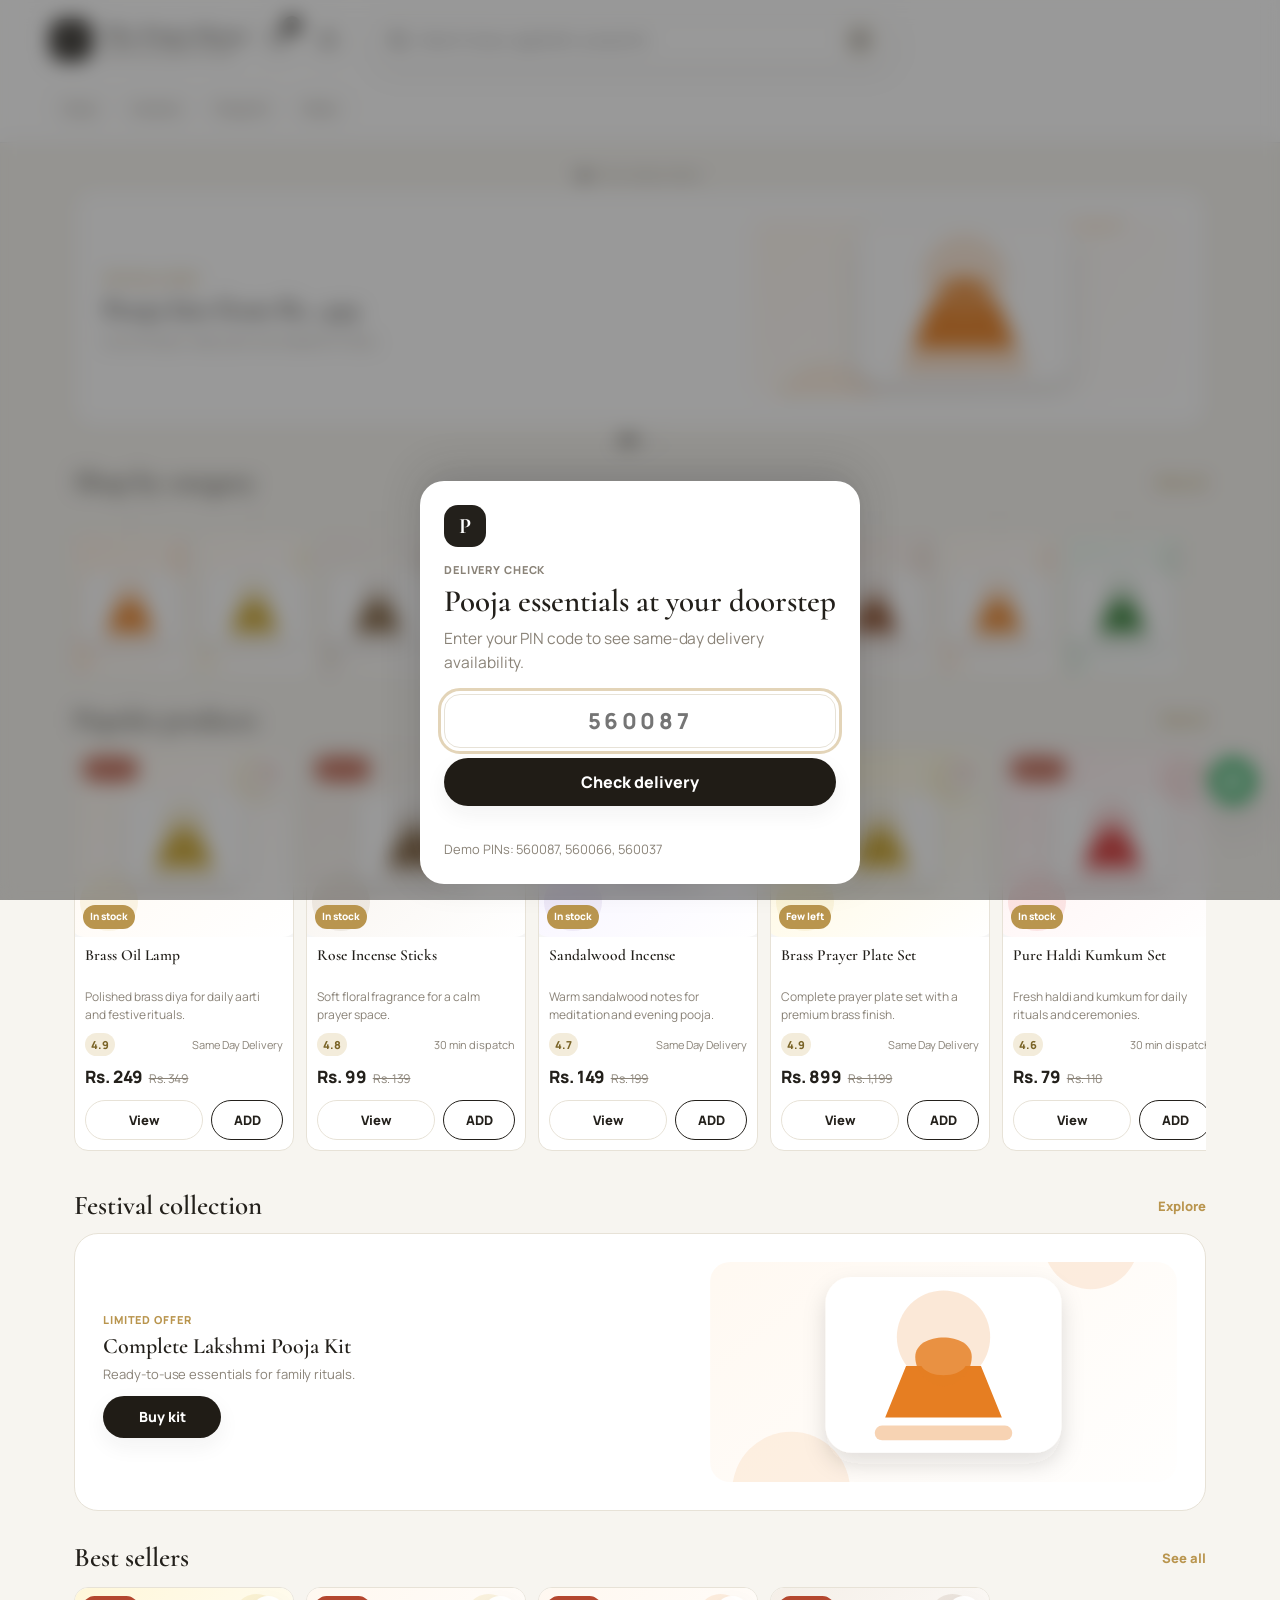
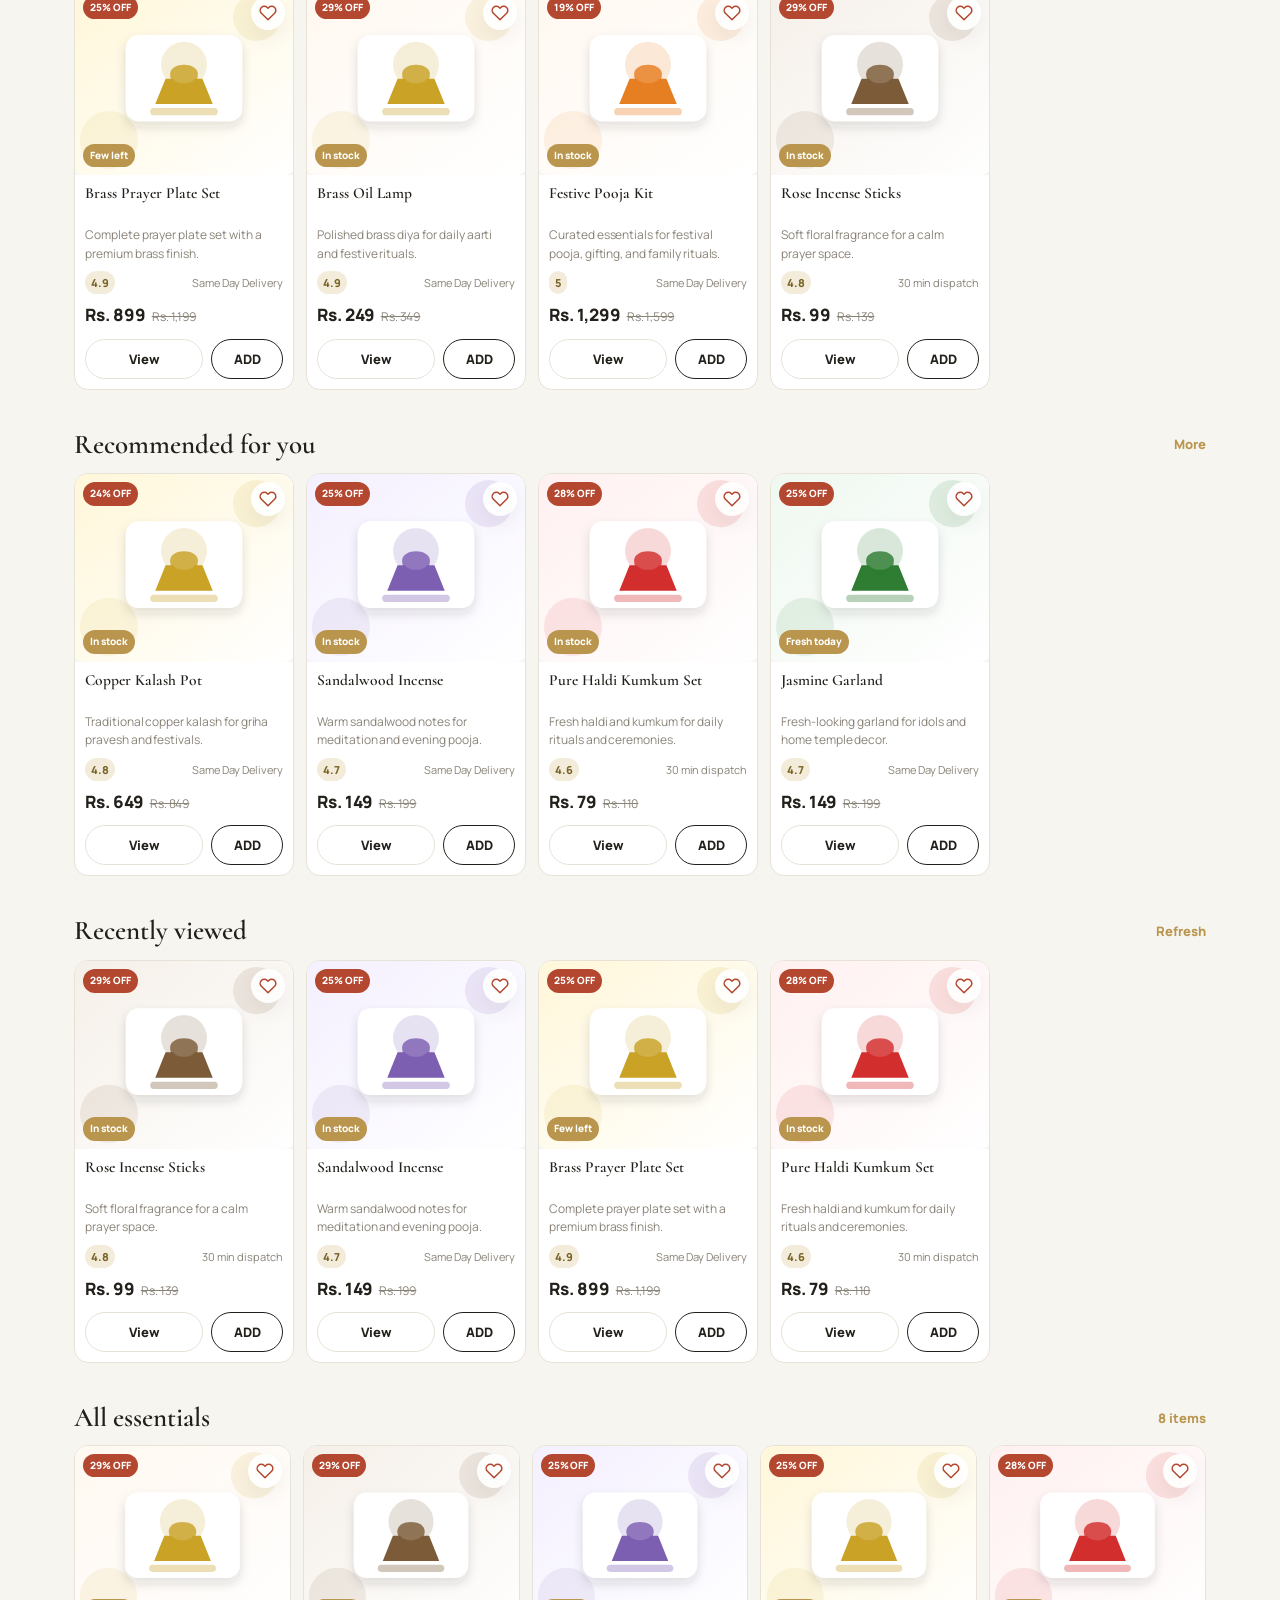
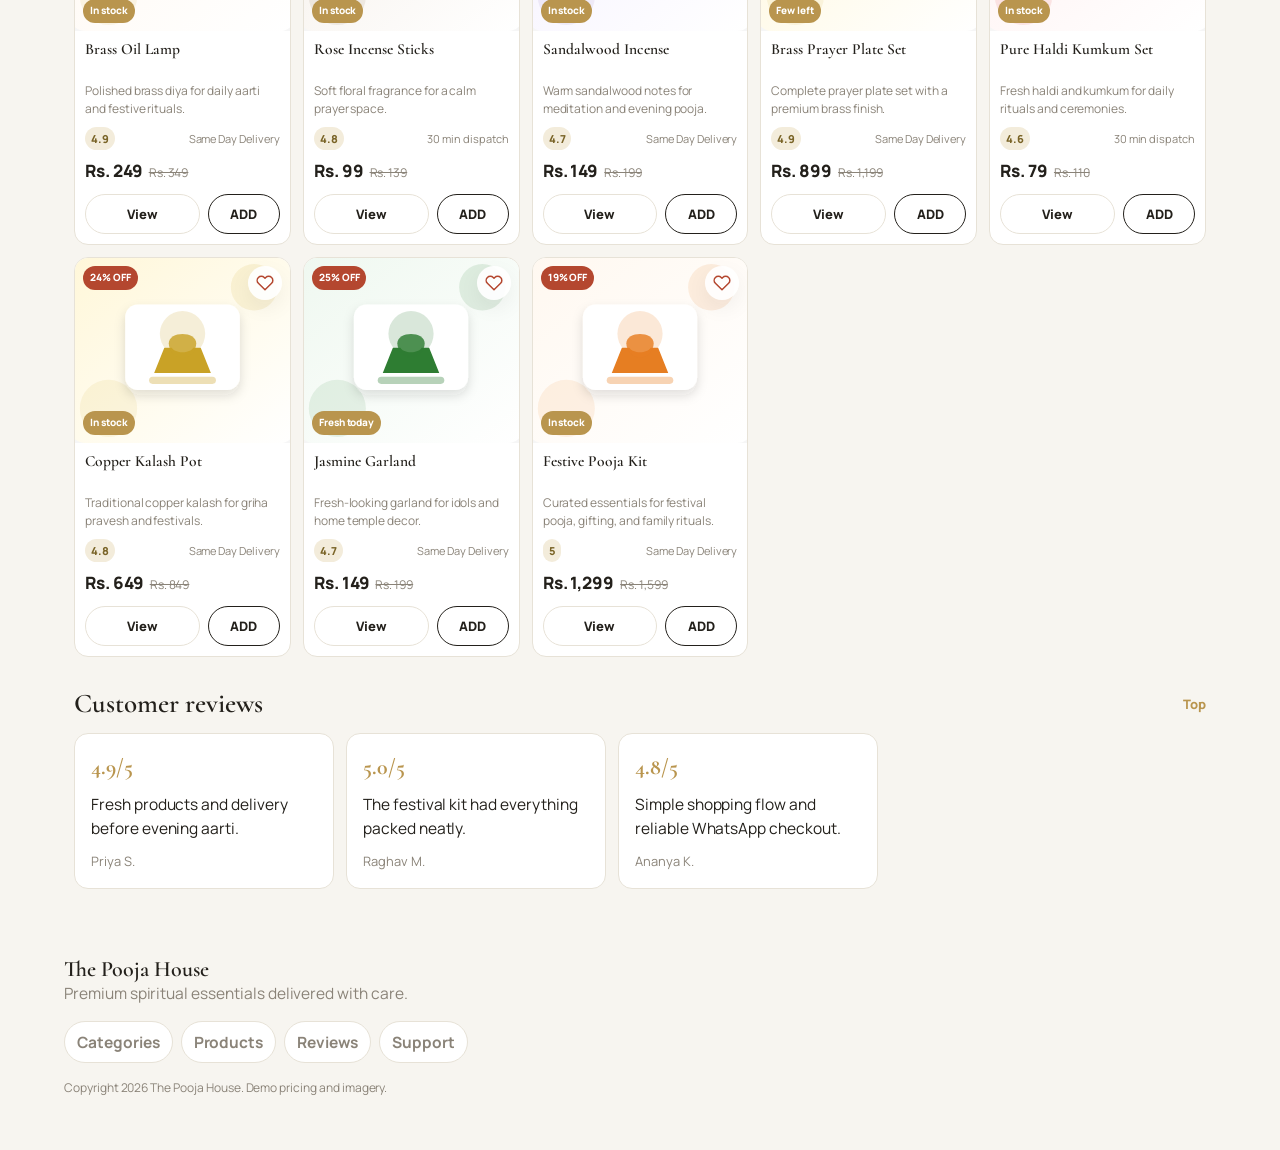
==== commit 5145ba51: "Refine traditional & minimal into full quick-commerce apps Rebuild design-1-traditional and design-2" ====
--- a/design-2-minimal/index.html
+++ b/design-2-minimal/index.html
@@ -1,102 +1,255 @@
 <!DOCTYPE html>
 <html lang="en">
 <head>
-<meta charset="UTF-8">
-<meta name="viewport" content="width=device-width, initial-scale=1.0">
-<title>Pooja &amp; Co.</title>
-<link rel="preconnect" href="https://fonts.googleapis.com">
-<link rel="preconnect" href="https://fonts.gstatic.com" crossorigin>
-<link href="https://fonts.googleapis.com/css2?family=Cormorant:ital,wght@0,500;0,600;1,500&family=Manrope:wght@400;500;600;700;800&display=swap" rel="stylesheet">
-<link rel="stylesheet" href="style.css">
+  <meta charset="UTF-8">
+  <meta name="viewport" content="width=device-width, initial-scale=1.0">
+  <meta name="description" content="The Pooja House is a mobile-first pooja quick-commerce store for idols, diyas, agarbatti, brass items, kumkum, rudraksha, pooja kits, and temple decor.">
+  <title>The Pooja House | Pooja Essentials Delivered Fast</title>
+  <link rel="preconnect" href="https://fonts.googleapis.com">
+  <link rel="preconnect" href="https://fonts.gstatic.com" crossorigin>
+  <link href="https://fonts.googleapis.com/css2?family=Cormorant:ital,wght@0,500;0,600;0,700;1,500&family=Manrope:wght@400;500;600;700;800&display=swap" rel="stylesheet">
+  <link rel="stylesheet" href="style.css">
 </head>
-<body data-shop="Pooja &amp; Co." data-cardstyle="catalog">
-
-<!-- PIN-code delivery gate -->
-<div id="pinGate" class="pin-gate">
-  <div class="pin-card">
-    <span class="brand-name">Pooja&thinsp;&amp;&thinsp;Co.</span>
-    <h2>Check delivery in your area</h2>
-    <p class="pin-lead">Enter your PIN code and we’ll confirm if we deliver to you.</p>
-    <form id="pinForm" class="pin-form" novalidate>
-      <input id="pinInput" class="pin-input" type="text" inputmode="numeric"
-             maxlength="6" placeholder="e.g. 560087" aria-label="6-digit PIN code" autocomplete="postal-code">
-      <button type="submit" class="pin-btn">Check delivery</button>
+<body data-shop="The Pooja House">
+  <div id="loader" class="app-loader" aria-label="Loading">
+    <div class="loader-shell">
+      <span></span><span></span><span></span>
+    </div>
+  </div>
+
+  <div id="pinGate" class="pin-gate" role="dialog" aria-modal="true" aria-labelledby="pinTitle">
+    <div class="pin-card">
+      <span class="brand-mark">P</span>
+      <p class="label">Delivery check</p>
+      <h1 id="pinTitle">Pooja essentials at your doorstep</h1>
+      <p>Enter your PIN code to see same-day delivery availability.</p>
+      <form id="pinForm" class="pin-form" novalidate>
+        <label class="sr-only" for="pinInput">6-digit PIN code</label>
+        <input id="pinInput" type="text" inputmode="numeric" maxlength="6" placeholder="560087" autocomplete="postal-code">
+        <button class="primary-btn" type="submit">Check delivery</button>
+      </form>
+      <p id="pinMsg" class="pin-msg" role="status" aria-live="polite"></p>
+      <small>Demo PINs: 560087, 560066, 560037</small>
+    </div>
+  </div>
+
+  <header id="siteHeader" class="site-header">
+    <div class="top-row">
+      <a class="brand" href="#" aria-label="The Pooja House home">
+        <span class="brand-mark">P</span>
+        <span>
+          <strong>The Pooja House</strong>
+          <small>Spiritual quick store</small>
+        </span>
+      </a>
+      <button id="deliverBadge" class="location-pill" type="button" hidden aria-label="Change delivery PIN">
+        <svg viewBox="0 0 24 24" aria-hidden="true"><path d="M12 21s7-5.1 7-11a7 7 0 1 0-14 0c0 5.9 7 11 7 11Z"/><path d="M12 10.5h.01"/></svg>
+        <span id="deliverPin"></span>
+      </button>
+      <button id="headerCartBtn" class="icon-btn cart-icon" type="button" aria-label="Open cart">
+        <svg viewBox="0 0 24 24" aria-hidden="true"><path d="M6 6h15l-1.5 8.5a2 2 0 0 1-2 1.6H8.2a2 2 0 0 1-2-1.7L5 3H2"/><path d="M9 21h.01M18 21h.01"/></svg>
+        <span id="headerCartCount">0</span>
+      </button>
+      <button class="icon-btn profile-btn" type="button" aria-label="Profile">
+        <svg viewBox="0 0 24 24" aria-hidden="true"><path d="M20 21a8 8 0 0 0-16 0"/><path d="M16 7a4 4 0 1 1-8 0 4 4 0 0 1 8 0Z"/></svg>
+      </button>
+    </div>
+    <form class="search-box" role="search">
+      <svg viewBox="0 0 24 24" aria-hidden="true"><path d="m21 21-4.2-4.2"/><path d="M11 18a7 7 0 1 1 0-14 7 7 0 0 1 0 14Z"/></svg>
+      <label class="sr-only" for="searchInput">Search products</label>
+      <input id="searchInput" type="search" placeholder="Search diyas, agarbatti, pooja kits">
+      <button id="voiceBtn" type="button" aria-label="Voice search">
+        <svg viewBox="0 0 24 24" aria-hidden="true"><path d="M12 14a3 3 0 0 0 3-3V6a3 3 0 0 0-6 0v5a3 3 0 0 0 3 3Z"/><path d="M19 11a7 7 0 0 1-14 0"/><path d="M12 18v3"/></svg>
+      </button>
     </form>
-    <p id="pinMsg" class="pin-msg" role="status" aria-live="polite"></p>
-    <p class="pin-hint">Now delivering to select areas · Demo PINs: 560087 · 560066 · 560037</p>
+    <div class="suggestions" aria-label="Search suggestions">
+      <button type="button" data-suggest="diya">Diyas</button>
+      <button type="button" data-suggest="incense">Incense</button>
+      <button type="button" data-suggest="pooja kit">Pooja kit</button>
+      <button type="button" data-suggest="brass">Brass</button>
+    </div>
+  </header>
+
+  <main id="home" class="app-main">
+    <section class="hero-strip">
+      <div class="pull-refresh" aria-hidden="true"><span></span>Pull to refresh offers</div>
+      <div id="promoSlider" class="promo-slider" aria-label="Promotional banners"></div>
+      <div id="promoDots" class="promo-dots" aria-hidden="true"></div>
+    </section>
+
+    <section id="categories" class="app-section">
+      <div class="section-title">
+        <h2>Shop by category</h2>
+        <a href="#allProducts">View all</a>
+      </div>
+      <div id="categoryGrid" class="category-rail"></div>
+    </section>
+
+    <section id="popular" class="app-section">
+      <div class="section-title">
+        <h2>Popular products</h2>
+        <a href="#allProducts">See all</a>
+      </div>
+      <div id="popularGrid" class="product-rail"></div>
+    </section>
+
+    <section id="festival" class="app-section">
+      <div class="section-title">
+        <h2>Festival collection</h2>
+        <a href="#allProducts">Explore</a>
+      </div>
+      <div class="festival-card">
+        <div>
+          <span class="label">Limited offer</span>
+          <h2>Complete Lakshmi Pooja Kit</h2>
+          <p>Ready-to-use essentials for family rituals.</p>
+          <button class="primary-btn" type="button" data-buy="hamper">Buy kit</button>
+        </div>
+        <img src="https://images.unsplash.com/photo-1513475382585-d06e58bcb0e0?auto=format&fit=crop&w=720&q=72" alt="Festival pooja kit with spiritual essentials" loading="lazy" data-ph="kit">
+      </div>
+    </section>
+
+    <section id="bestSellers" class="app-section">
+      <div class="section-title">
+        <h2>Best sellers</h2>
+        <a href="#allProducts">See all</a>
+      </div>
+      <div id="bestSellerGrid" class="product-rail"></div>
+    </section>
+
+    <section id="recommended" class="app-section">
+      <div class="section-title">
+        <h2>Recommended for you</h2>
+        <a href="#allProducts">More</a>
+      </div>
+      <div id="recommendedGrid" class="product-rail"></div>
+    </section>
+
+    <section id="recent" class="app-section">
+      <div class="section-title">
+        <h2>Recently viewed</h2>
+        <a href="#popular">Refresh</a>
+      </div>
+      <div id="recentGrid" class="product-rail"></div>
+    </section>
+
+    <section id="allProducts" class="app-section">
+      <div class="section-title">
+        <h2>All essentials</h2>
+        <span id="resultCount">0 items</span>
+      </div>
+      <div id="productGrid" class="product-grid"></div>
+    </section>
+
+    <section id="reviews" class="app-section">
+      <div class="section-title">
+        <h2>Customer reviews</h2>
+        <a href="#home">Top</a>
+      </div>
+      <div class="review-rail">
+        <article class="review-card">
+          <strong>4.9/5</strong>
+          <p>Fresh products and delivery before evening aarti.</p>
+          <small>Priya S.</small>
+        </article>
+        <article class="review-card">
+          <strong>5.0/5</strong>
+          <p>The festival kit had everything packed neatly.</p>
+          <small>Raghav M.</small>
+        </article>
+        <article class="review-card">
+          <strong>4.8/5</strong>
+          <p>Simple shopping flow and reliable WhatsApp checkout.</p>
+          <small>Ananya K.</small>
+        </article>
+      </div>
+    </section>
+  </main>
+
+  <footer id="contact" class="site-footer">
+    <div>
+      <h2>The Pooja House</h2>
+      <p>Premium spiritual essentials delivered with care.</p>
+    </div>
+    <div class="footer-links">
+      <a href="#categories">Categories</a>
+      <a href="#allProducts">Products</a>
+      <a href="#reviews">Reviews</a>
+      <a href="#">Support</a>
+    </div>
+    <p class="fine">Copyright 2026 The Pooja House. Demo pricing and imagery.</p>
+  </footer>
+
+  <div id="cartOverlay" class="cart-overlay"></div>
+
+  <button id="cartBar" class="cart-bar" type="button" aria-label="Open basket">
+    <span><b id="cartQty">0 items</b><small id="cartTotal">Rs. 0</small></span>
+    <strong>View cart</strong>
+  </button>
+
+  <aside id="cartDrawer" class="cart-drawer" aria-hidden="true" aria-label="Your cart">
+    <header class="drawer-top">
+      <div>
+        <h2>Your cart</h2>
+        <p>Review items before WhatsApp checkout.</p>
+      </div>
+      <button id="closeDrawer" class="round-btn" type="button" aria-label="Close cart">&times;</button>
+    </header>
+    <div id="drawerItems" class="drawer-items"></div>
+    <div class="coupon-box">
+      <label for="couponInput">Coupon</label>
+      <div>
+        <input id="couponInput" type="text" placeholder="POOJA10">
+        <button type="button">Apply</button>
+      </div>
+    </div>
+    <footer class="drawer-bottom">
+      <div class="price-line"><span>Subtotal</span><strong id="drawerSubtotal">Rs. 0</strong></div>
+      <div class="price-line"><span>Delivery</span><strong class="success">Free</strong></div>
+      <div class="price-line total"><span>Total</span><strong id="drawerTotal">Rs. 0</strong></div>
+      <button id="whatsappBtn" class="checkout-btn" type="button">Checkout on WhatsApp</button>
+    </footer>
+  </aside>
+
+  <div id="quickView" class="quick-view" aria-hidden="true">
+    <article class="quick-sheet" role="dialog" aria-modal="true" aria-labelledby="quickTitle">
+      <button id="quickClose" class="round-btn" type="button" aria-label="Close product view">&times;</button>
+      <div id="quickContent"></div>
+    </article>
   </div>
-</div>
-
-<header class="site-header">
-  <div class="wrap header-inner">
-    <a href="#" class="brand">
-      <span class="brand-name">Pooja&thinsp;&amp;&thinsp;Co.</span>
-    </a>
-    <nav class="site-nav">
-      <a href="#shop">Shop</a>
-      <a href="#contact">Contact</a>
-    </nav>
-    <button id="deliverBadge" class="deliver-badge" hidden aria-label="Change delivery PIN code">
-      📍 <span id="deliverPin"></span> · Change
+
+  <nav class="bottom-nav" aria-label="Mobile navigation">
+    <a href="#home" class="active">
+      <svg viewBox="0 0 24 24" aria-hidden="true"><path d="M3 11 12 4l9 7v9a1 1 0 0 1-1 1h-5v-6H9v6H4a1 1 0 0 1-1-1Z"/></svg>
+      <span>Home</span>
+    </a>
+    <a href="#categories">
+      <svg viewBox="0 0 24 24" aria-hidden="true"><path d="M4 4h7v7H4ZM13 4h7v7h-7ZM4 13h7v7H4ZM13 13h7v7h-7Z"/></svg>
+      <span>Categories</span>
+    </a>
+    <a href="#siteHeader">
+      <svg viewBox="0 0 24 24" aria-hidden="true"><path d="m21 21-4.2-4.2"/><path d="M11 18a7 7 0 1 1 0-14 7 7 0 0 1 0 14Z"/></svg>
+      <span>Search</span>
+    </a>
+    <button id="bottomCartBtn" type="button">
+      <svg viewBox="0 0 24 24" aria-hidden="true"><path d="M6 6h15l-1.5 8.5a2 2 0 0 1-2 1.6H8.2a2 2 0 0 1-2-1.7L5 3H2"/><path d="M9 21h.01M18 21h.01"/></svg>
+      <span>Cart</span>
+      <b id="bottomCartCount">0</b>
     </button>
-  </div>
-</header>
-
-<main class="wrap">
-  <section id="shop" class="shop">
-    <div class="section-head">
-      <span class="sh-index">01 —</span>
-      <div>
-        <h2>The Catalogue</h2>
-        <p>A tight, curated range. Tap <b>Add</b> to build your order.</p>
-      </div>
-    </div>
-    <div id="productGrid" class="product-grid"></div>
-  </section>
-</main>
-
-<footer id="contact" class="site-footer">
-  <div class="wrap footer-grid">
-    <div class="foot-brand">
-      <span class="brand-name">Pooja&thinsp;&amp;&thinsp;Co.</span>
-      <p>A small, considered pooja store.</p>
-    </div>
-    <div><span class="foot-h">Visit</span><p>12 Temple Road, Old Market<br>Daily · 6 AM – 9 PM</p></div>
-    <div><span class="foot-h">Contact</span><p>+91 XXXXX XXXXX<br>hello@poojaco.example</p></div>
-  </div>
-  <p class="wrap foot-fine">Design demo · placeholder pricing &amp; imagery.</p>
-</footer>
-
-<!-- Cart -->
-<div id="cartOverlay" class="cart-overlay"></div>
-
-<button id="cartBar" class="cart-bar" aria-label="Open your basket">
-  <span class="cart-bar-left">
-    <span class="cart-bar-count" id="cartCount">0</span>
-    <span class="cart-bar-meta"><b id="cartQty">0 items</b><span>Tap to review</span></span>
-  </span>
-  <span class="cart-bar-right">
-    <span id="cartTotal">₹0</span>
-    <span class="cart-bar-cta">View basket ›</span>
-  </span>
-</button>
-
-<aside id="cartDrawer" class="cart-drawer" aria-hidden="true" aria-label="Your basket">
-  <header class="drawer-top">
-    <h3>Your basket</h3>
-    <button id="closeDrawer" class="drawer-x" aria-label="Close">✕</button>
-  </header>
-  <div id="drawerItems" class="drawer-items"></div>
-  <footer class="drawer-bottom">
-    <div class="drawer-total"><span>Total</span><span id="drawerTotal">₹0</span></div>
-    <button id="whatsappBtn" class="wa-btn">
-      <svg viewBox="0 0 24 24" width="20" height="20" fill="currentColor" aria-hidden="true"><path d="M17.5 14.4c-.3-.15-1.7-.85-2-.95-.26-.1-.45-.15-.65.15-.2.3-.75.95-.9 1.15-.17.2-.34.22-.63.07-.3-.15-1.24-.46-2.36-1.46-.87-.78-1.46-1.74-1.63-2.03-.17-.3-.02-.46.13-.6.13-.13.3-.34.44-.5.15-.18.2-.3.3-.5.1-.2.05-.37-.02-.52-.08-.15-.65-1.57-.9-2.15-.24-.57-.48-.49-.65-.5h-.56c-.2 0-.5.07-.77.37-.26.3-1 1-1 2.42s1.03 2.8 1.17 3c.14.2 2.02 3.08 4.9 4.32.68.3 1.22.47 1.63.6.69.22 1.31.19 1.8.11.55-.08 1.7-.7 1.94-1.36.24-.67.24-1.24.17-1.36-.07-.12-.26-.19-.55-.34zM12 2a10 10 0 0 0-8.6 15.06L2 22l5.06-1.33A10 10 0 1 0 12 2z"/></svg>
-      Order on WhatsApp
-    </button>
-    <p class="drawer-note">You’ll confirm on WhatsApp · No payment now</p>
-  </footer>
-</aside>
-
-<script src="script.js"></script>
+    <a href="#contact">
+      <svg viewBox="0 0 24 24" aria-hidden="true"><path d="M20 21a8 8 0 0 0-16 0"/><path d="M16 7a4 4 0 1 1-8 0 4 4 0 0 1 8 0Z"/></svg>
+      <span>Profile</span>
+    </a>
+  </nav>
+
+  <a id="whatsappFloat" class="whatsapp-float" href="#" aria-label="Chat on WhatsApp">
+    <svg viewBox="0 0 24 24" aria-hidden="true"><path d="M17.5 14.4c-.3-.1-1.7-.8-2-.9-.3-.1-.5-.1-.7.2-.2.3-.7.9-.9 1.1-.2.2-.3.2-.6.1a8 8 0 0 1-2.4-1.5 9 9 0 0 1-1.6-2c-.2-.3 0-.5.1-.6l.4-.5.3-.5c.1-.2 0-.4 0-.5l-.9-2.1c-.2-.6-.5-.5-.7-.5h-.6c-.2 0-.5.1-.8.4-.3.3-1 1-1 2.4s1 2.8 1.2 3c.1.2 2 3.1 4.9 4.3.7.3 1.2.5 1.6.6.7.2 1.3.2 1.8.1.6-.1 1.7-.7 1.9-1.4.2-.7.2-1.2.2-1.4-.1-.1-.3-.2-.5-.3ZM12 2a10 10 0 0 0-8.6 15.1L2 22l5.1-1.3A10 10 0 1 0 12 2Z"/></svg>
+  </a>
+
+  <button id="backTop" class="back-top" type="button" aria-label="Back to top">
+    <svg viewBox="0 0 24 24" aria-hidden="true"><path d="m6 15 6-6 6 6"/></svg>
+  </button>
+
+  <script src="script.js"></script>
 </body>
 </html>
--- a/design-2-minimal/style.css
+++ b/design-2-minimal/style.css
@@ -1,226 +1,1048 @@
-/* ============================================================
-   POOJA & CO. — Direction 2 · Minimal / Clean (boutique)
-   Palette
-     Bone White   #F7F5F0
-     Pure White   #FFFFFF
-     Ink          #23201B
-     Muted Stone  #8A8378
-     Soft Gold    #B9954E
-     Warm Clay    #C67C56  (used sparingly)
-   Type: Manrope (body/UI) + Cormorant (display serif)
-   Signature: hairline gold rules, serif section numerals,
-              gallery-style catalogue cards, lots of whitespace
-   ============================================================ */
-
-:root{
-  --paper:#F7F5F0;
-  --white:#FFFFFF;
-  --ink:#23201B;
-  --muted:#8A8378;
-  --gold:#B9954E;
-  --gold-soft:#E9DEC5;
-  --clay:#C67C56;
-  --line:#E7E2D7;
-  --radius:16px;
-  --shadow:0 18px 40px -26px rgba(35,32,27,.4);
-}
-*{box-sizing:border-box;margin:0;padding:0}
-html{scroll-behavior:smooth}
-body{
-  font-family:'Manrope',system-ui,sans-serif;
-  color:var(--ink);background:var(--paper);
-  font-size:16.5px;line-height:1.65;letter-spacing:-.005em;
-  -webkit-font-smoothing:antialiased;padding-bottom:96px;overflow-x:hidden;
-}
-h1,h2,h3{font-family:'Cormorant',Georgia,serif;font-weight:500;letter-spacing:0;line-height:1.08;color:var(--ink)}
-a{text-decoration:none;color:inherit}
-.wrap{max-width:1120px;margin:0 auto;padding:0 24px}
-.sh-index{font-family:'Cormorant',serif;font-size:15px;letter-spacing:.16em;color:var(--gold);font-weight:600}
-
-/* ---------- PIN gate ---------- */
-body.gated{overflow:hidden}
-.pin-gate{position:fixed;inset:0;z-index:100;display:none;place-items:center;padding:22px;background:rgba(35,32,27,.55);backdrop-filter:blur(6px)}
-.pin-gate.show{display:grid;animation:gateIn .35s ease}
-@keyframes gateIn{from{opacity:0}to{opacity:1}}
-.pin-card{
-  width:100%;max-width:420px;background:var(--white);border:1px solid var(--line);border-radius:18px;
-  padding:40px 30px 30px;text-align:center;box-shadow:0 30px 70px -22px rgba(0,0,0,.4);
-  animation:cardIn .4s cubic-bezier(.2,.9,.3,1.2);
-}
-@keyframes cardIn{from{transform:translateY(16px) scale(.97);opacity:0}to{transform:none;opacity:1}}
-.pin-card .brand-name{display:block;font-size:26px;margin-bottom:18px}
-.pin-card h2{font-family:'Cormorant',serif;font-size:29px;font-weight:600;margin-bottom:8px}
-.pin-lead{color:var(--muted);font-size:15px;margin-bottom:24px;line-height:1.5}
-.pin-form{display:flex;flex-direction:column;gap:10px}
-.pin-input{
-  width:100%;text-align:center;font-family:'Manrope',sans-serif;font-weight:700;font-size:22px;letter-spacing:.2em;
-  padding:15px;border:1.5px solid var(--line);border-radius:12px;background:var(--paper);color:var(--ink);transition:border-color .2s,box-shadow .2s;
-}
-.pin-input::placeholder{letter-spacing:.08em;font-size:17px;font-weight:500;color:#b7b0a4}
-.pin-input:focus{outline:none;border-color:var(--gold);box-shadow:0 0 0 4px rgba(185,149,78,.14)}
-.pin-btn{background:var(--ink);color:var(--paper);border:none;padding:15px;border-radius:12px;font-family:'Manrope',sans-serif;font-weight:700;font-size:15.5px;cursor:pointer;transition:transform .15s,background .2s}
-.pin-btn:hover{background:#000;transform:translateY(-1px)}
-.pin-btn:active{transform:scale(.98)}
-.pin-msg{min-height:20px;margin-top:16px;font-size:14px;font-weight:600;line-height:1.45}
-.pin-msg.ok{color:#1FA855}
-.pin-msg.err{color:var(--clay)}
-.pin-hint{margin-top:16px;font-size:12px;color:var(--muted);letter-spacing:.02em}
-.deliver-badge{background:var(--white);color:var(--ink);border:1px solid var(--line);font-family:'Manrope',sans-serif;font-size:12.5px;font-weight:700;padding:7px 12px;border-radius:999px;cursor:pointer;white-space:nowrap;transition:border-color .2s}
-.deliver-badge:hover{border-color:var(--gold)}
-.deliver-badge[hidden]{display:none}
-
-/* ---------- Header ---------- */
-.site-header{position:sticky;top:0;z-index:40;background:rgba(247,245,240,.82);backdrop-filter:blur(12px);border-bottom:1px solid var(--line)}
-.header-inner{display:flex;align-items:center;justify-content:space-between;height:72px}
-.brand-name{font-family:'Cormorant',serif;font-size:25px;font-weight:600;letter-spacing:.01em}
-.site-nav{display:flex;gap:34px}
-.site-nav a{font-size:14px;font-weight:600;color:var(--muted);letter-spacing:.02em;transition:color .2s}
-.site-nav a:hover{color:var(--ink)}
-@media(max-width:600px){.site-nav{display:none}}
-
-/* ---------- Hero ---------- */
-.hero{padding:78px 0 64px;border-bottom:1px solid var(--line)}
-.hero-eyebrow{display:inline-block;font-size:12.5px;font-weight:700;letter-spacing:.16em;text-transform:uppercase;color:var(--gold);margin-bottom:26px}
-.hero h1{font-size:clamp(40px,7vw,74px);margin-bottom:22px;letter-spacing:-.01em}
-.hero-sub{font-size:18.5px;color:var(--muted);max-width:460px;margin-bottom:32px;line-height:1.6}
-.hero-actions{display:flex;align-items:center;flex-wrap:wrap;gap:20px;margin-bottom:52px}
-.btn{display:inline-flex;align-items:center;gap:8px;font-family:'Manrope',sans-serif;font-weight:700;font-size:15px;cursor:pointer;border:none;transition:transform .18s,background .2s,color .2s}
-.btn-primary{background:var(--ink);color:var(--paper);padding:14px 30px;border-radius:999px}
-.btn-primary:hover{transform:translateY(-2px);background:#000}
-.btn-text{color:var(--ink);background:none}
-.btn-text:hover{color:var(--gold)}
-.hero-meta{display:flex;flex-wrap:wrap;gap:40px;padding-top:30px;border-top:1px solid var(--line)}
-.hero-meta div{display:flex;flex-direction:column}
-.hm-num{font-family:'Cormorant',serif;font-size:34px;font-weight:600;line-height:1}
-.hm-lbl{font-size:12.5px;letter-spacing:.08em;text-transform:uppercase;color:var(--muted);margin-top:6px}
-
-/* ---------- Section head ---------- */
-.shop{padding:70px 0 30px}
-.section-head{display:flex;gap:18px;align-items:baseline;margin-bottom:40px}
-.section-head h2{font-size:clamp(30px,5vw,46px);margin-bottom:6px}
-.section-head p{color:var(--muted);font-family:'Manrope',sans-serif;font-size:15px}
-.section-head p b{color:var(--ink);font-weight:700}
-
-/* ---------- Bento catalogue grid ---------- */
-.product-grid{
-  display:grid;grid-template-columns:repeat(2,1fr);
-  grid-auto-rows:1fr;gap:16px;
-}
-@media(min-width:760px){.product-grid{grid-template-columns:repeat(4,1fr);gap:22px}}
-
-.tile{
-  background:var(--white);border:1px solid var(--line);border-radius:var(--radius);
-  overflow:hidden;display:flex;flex-direction:column;min-height:260px;
-  box-shadow:0 1px 2px rgba(35,32,27,.03);
-  transition:transform .3s cubic-bezier(.2,.8,.3,1),box-shadow .3s,border-color .3s;
-}
-.tile:hover{transform:translateY(-5px);box-shadow:var(--shadow);border-color:var(--gold-soft)}
-.tile--feature{grid-column:span 2}
-.tile--wide{grid-column:span 2}
-@media(min-width:760px){
-  .tile--feature{grid-column:span 2;grid-row:span 2}
-  .tile--tall{grid-row:span 2}
-  .tile--wide{grid-column:span 2}
-}
-.tile-media{position:relative;flex:1;min-height:130px;display:grid;place-items:center;background:var(--paper);overflow:hidden}
-.tile-emoji{font-size:40px;opacity:.85}
-.tile-media img{position:absolute;inset:0;width:100%;height:100%;object-fit:cover;transition:transform .5s ease}
-.tile:hover .tile-media img{transform:scale(1.05)}
-.tile-body{padding:14px 15px 15px;display:flex;flex-direction:column;gap:6px}
-.tile-cat{font-size:10.5px;font-weight:700;letter-spacing:.12em;text-transform:uppercase;color:var(--gold)}
-.tile-name{font-family:'Cormorant',serif;font-size:21px;font-weight:600;line-height:1.15;color:var(--ink)}
-.tile--feature .tile-name{font-size:27px}
-.tile-foot{margin-top:6px;display:flex;align-items:center;justify-content:space-between;gap:8px}
-.tile-price{font-family:'Manrope',sans-serif;font-size:16px;font-weight:700;color:var(--ink)}
-.tile-price small{font-weight:500;font-size:11px;color:var(--muted)}
-
-/* Add / stepper */
-.add-btn{display:inline-flex;align-items:center;gap:5px;background:var(--ink);color:var(--paper);border:none;padding:9px 15px;border-radius:999px;font-weight:700;font-size:13px;font-family:'Manrope',sans-serif;cursor:pointer;transition:transform .15s,background .2s}
-.add-btn span{font-size:15px;line-height:1}
-.add-btn:hover{background:#000;transform:translateY(-1px)}
-.add-btn:active{transform:scale(.94)}
-.stepper{display:inline-flex;align-items:center;background:var(--ink);border-radius:999px}
-.stepper button{background:none;border:none;color:var(--paper);width:32px;height:34px;font-size:17px;cursor:pointer;border-radius:999px;transition:background .15s}
-.stepper button:hover{background:rgba(255,255,255,.15)}
-.stepper .qty{color:var(--paper);font-weight:700;font-size:13.5px;min-width:20px;text-align:center}
-.stepper--sm{background:var(--paper);border:1px solid var(--line)}
-.stepper--sm button{color:var(--ink);width:28px;height:30px;font-size:16px}
-.stepper--sm .qty{color:var(--ink)}
-
-.tile.added{animation:tilePop .45s ease}
-@keyframes tilePop{0%{transform:translateY(-5px)}35%{transform:translateY(-5px) scale(1.03)}100%{transform:translateY(-5px) scale(1)}}
-
-/* ---------- Ethos ---------- */
-.ethos{padding:80px 0 70px;border-top:1px solid var(--line);margin-top:40px}
-.ethos h2{font-size:clamp(28px,4.5vw,42px);margin:10px 0 40px}
-.ethos-grid{display:grid;gap:28px}
-@media(min-width:720px){.ethos-grid{grid-template-columns:repeat(3,1fr);gap:40px}}
-.ethos-item{border-top:2px solid var(--ink);padding-top:20px}
-.ei-mark{color:var(--gold);font-size:18px;display:block;margin-bottom:12px}
-.ethos-item h3{font-family:'Cormorant',serif;font-size:24px;font-weight:600;margin-bottom:8px}
-.ethos-item p{font-size:15px;color:var(--muted)}
-
-/* ---------- Footer ---------- */
-.site-footer{background:var(--ink);color:var(--paper);padding:56px 0 26px}
-.footer-grid{display:grid;gap:30px}
-@media(min-width:640px){.footer-grid{grid-template-columns:1.4fr 1fr 1fr}}
-.site-footer .brand-name{color:var(--paper);display:block;margin-bottom:10px}
-.foot-brand p{color:rgba(247,245,240,.6);font-size:14.5px}
-.site-footer p{color:rgba(247,245,240,.72);font-size:14.5px}
-.foot-h{font-size:11.5px;font-weight:700;letter-spacing:.14em;text-transform:uppercase;color:var(--gold);display:block;margin-bottom:8px}
-.foot-fine{margin-top:36px;padding-top:20px;border-top:1px solid rgba(247,245,240,.15);font-size:12.5px;color:rgba(247,245,240,.5)}
-
-/* ---------- Cart bar ---------- */
-.cart-bar{
-  position:fixed;left:16px;right:16px;bottom:16px;z-index:55;max-width:500px;margin:0 auto;
-  display:flex;align-items:center;justify-content:space-between;gap:12px;
-  background:var(--white);color:var(--ink);border:1px solid var(--line);
-  border-radius:16px;padding:11px 14px 11px 12px;cursor:pointer;
-  box-shadow:0 20px 44px -16px rgba(35,32,27,.4);font-family:'Manrope',sans-serif;
-  transform:translateY(160%);opacity:0;transition:transform .4s cubic-bezier(.2,.9,.3,1.2),opacity .3s;
-}
-.cart-bar.show{transform:translateY(0);opacity:1}
-.cart-bar.pulse{animation:barPulse .4s ease}
-@keyframes barPulse{0%{transform:translateY(0) scale(1)}35%{transform:translateY(0) scale(1.02)}100%{transform:translateY(0) scale(1)}}
-.cart-bar-left{display:flex;align-items:center;gap:11px}
-.cart-bar-count{width:30px;height:30px;border-radius:9px;background:var(--ink);color:var(--paper);font-weight:800;font-size:14px;display:grid;place-items:center}
-.cart-bar-count.pop{animation:countPop .4s ease}
-@keyframes countPop{0%{transform:scale(1)}40%{transform:scale(1.45)}100%{transform:scale(1)}}
-.cart-bar-meta{display:flex;flex-direction:column;line-height:1.2;text-align:left}
-.cart-bar-meta b{font-size:14px;font-weight:700}
-.cart-bar-meta span{font-size:12px;color:var(--muted)}
-.cart-bar-right{display:flex;align-items:center;gap:12px}
-.cart-bar-right #cartTotal{font-size:17px;font-weight:800}
-.cart-bar-cta{font-size:12.5px;font-weight:700;color:var(--gold)}
-@media(min-width:720px){.cart-bar{left:auto;right:28px;width:380px}}
-
-/* ---------- Overlay + drawer ---------- */
-.cart-overlay{position:fixed;inset:0;background:rgba(35,32,27,.42);opacity:0;pointer-events:none;transition:opacity .3s;z-index:58}
-.cart-overlay.show{opacity:1;pointer-events:auto}
-.cart-drawer{
-  position:fixed;left:0;right:0;bottom:0;z-index:60;max-width:500px;margin:0 auto;
-  background:var(--paper);border-radius:20px 20px 0 0;box-shadow:0 -18px 50px rgba(0,0,0,.25);
-  padding:8px 20px 22px;max-height:82vh;display:flex;flex-direction:column;
-  transform:translateY(110%);transition:transform .4s cubic-bezier(.2,.9,.3,1.1);
-}
-.cart-drawer.open{transform:translateY(0)}
-.cart-drawer::before{content:"";width:42px;height:4px;border-radius:4px;background:var(--line);margin:8px auto 6px}
-.drawer-top{display:flex;align-items:center;justify-content:space-between;padding:6px 0 14px}
-.drawer-top h3{font-family:'Cormorant',serif;font-size:26px;font-weight:600}
-.drawer-x{background:var(--white);border:1px solid var(--line);width:32px;height:32px;border-radius:50%;font-size:14px;cursor:pointer;color:var(--ink)}
-.drawer-items{overflow-y:auto;display:flex;flex-direction:column;gap:10px;padding:4px 2px 12px}
-.drawer-empty{text-align:center;color:var(--muted);padding:32px 0;font-family:'Cormorant',serif;font-style:italic;font-size:19px}
-.drawer-item{display:flex;align-items:center;gap:12px;background:var(--white);border:1px solid var(--line);border-radius:13px;padding:10px 12px}
-.di-emoji{width:42px;height:42px;border-radius:10px;display:grid;place-items:center;font-size:20px;flex-shrink:0}
-.di-info{flex:1;min-width:0}
-.di-name{display:block;font-weight:700;font-size:14.5px;white-space:nowrap;overflow:hidden;text-overflow:ellipsis}
-.di-price{font-size:12.5px;color:var(--muted)}
-.di-price b{color:var(--ink)}
-.drawer-bottom{border-top:1px solid var(--line);padding-top:14px}
-.drawer-total{display:flex;justify-content:space-between;font-size:17px;font-weight:800;margin-bottom:12px}
-.drawer-total span:first-child{font-weight:600;color:var(--muted)}
-.wa-btn{width:100%;display:flex;align-items:center;justify-content:center;gap:9px;background:#1FA855;color:#fff;border:none;padding:15px;border-radius:13px;font-size:16px;font-weight:700;font-family:'Manrope',sans-serif;cursor:pointer;box-shadow:0 12px 24px -12px rgba(31,168,85,.6);transition:transform .15s,background .2s}
-.wa-btn:hover{background:#178a45;transform:translateY(-1px)}
-.wa-btn:active{transform:scale(.98)}
-.drawer-note{text-align:center;font-size:12px;color:var(--muted);margin-top:10px}
-@media(min-width:720px){.cart-drawer{right:28px;left:auto;width:380px;bottom:86px;border-radius:18px;max-height:74vh}}
+/* Mobile-first quick-commerce redesign for The Pooja House */
+
+:root {
+  --primary: #201C16;        /* ink — primary action */
+  --primary-soft: #F0ECE4;
+  --secondary: #F3EEE6;
+  --accent: #B9954E;         /* soft gold */
+  --success: #1FA855;        /* whatsapp green — checkout */
+  --danger: #B4472F;
+  --text: #23201B;
+  --muted: #8A8378;
+  --card: #FFFFFF;
+  --line: #E7E2D7;
+  --page: #F7F5F0;
+  --shadow: 0 20px 44px rgba(35, 32, 27, .10);
+  --shadow-soft: 0 8px 22px rgba(35, 32, 27, .06);
+  --radius: 14px;
+  --tap: 48px;
+  --ease: 220ms ease;
+}
+
+* { box-sizing: border-box; margin: 0; padding: 0; }
+html { scroll-behavior: smooth; }
+body {
+  min-width: 320px;
+  color: var(--text);
+  background: var(--page);
+  font-family: "Manrope", system-ui, -apple-system, BlinkMacSystemFont, "Segoe UI", sans-serif;
+  font-size: 15.5px;
+  line-height: 1.55;
+  letter-spacing: -.003em;
+  -webkit-font-smoothing: antialiased;
+  padding-bottom: 112px;
+  overflow-x: hidden;
+}
+body.gated { overflow: hidden; }
+img { display: block; max-width: 100%; }
+a { color: inherit; text-decoration: none; }
+button, input { font: inherit; }
+button { cursor: pointer; -webkit-tap-highlight-color: transparent; }
+h1, h2, h3 { font-family: "Cormorant", Georgia, serif; font-weight: 600; line-height: 1.1; letter-spacing: 0; }
+:focus-visible { outline: 3px solid rgba(230, 126, 34, .35); outline-offset: 3px; }
+.sr-only {
+  position: absolute;
+  width: 1px;
+  height: 1px;
+  overflow: hidden;
+  clip: rect(0, 0, 0, 0);
+  white-space: nowrap;
+}
+
+svg {
+  width: 20px;
+  height: 20px;
+  fill: none;
+  stroke: currentColor;
+  stroke-width: 2;
+  stroke-linecap: round;
+  stroke-linejoin: round;
+}
+
+.label {
+  color: var(--primary);
+  font-size: 11px;
+  font-weight: 800;
+  letter-spacing: .08em;
+  text-transform: uppercase;
+}
+.primary-btn, .checkout-btn {
+  min-height: var(--tap);
+  border: 0;
+  border-radius: 999px;
+  color: #fff;
+  background: var(--primary);
+  font-size: 16px;
+  font-weight: 800;
+  box-shadow: 0 12px 24px rgba(230, 126, 34, .22);
+  transition: transform var(--ease), box-shadow var(--ease), background var(--ease);
+}
+.primary-btn:active, .checkout-btn:active, .add-btn:active, .buy-btn:active { transform: scale(.96); }
+.primary-btn:hover, .checkout-btn:hover { background: #D97016; box-shadow: 0 14px 28px rgba(230, 126, 34, .28); }
+
+/* Loading and skeletons */
+.app-loader {
+  position: fixed;
+  inset: 0;
+  z-index: 220;
+  display: grid;
+  place-items: center;
+  background: var(--page);
+  transition: opacity var(--ease), visibility var(--ease);
+}
+.app-loader.hide { opacity: 0; visibility: hidden; }
+.loader-shell {
+  width: min(88vw, 380px);
+  display: grid;
+  gap: 14px;
+  padding: 18px;
+}
+.loader-shell span {
+  height: 86px;
+  border-radius: var(--radius);
+  background: linear-gradient(90deg, #eee 25%, #f8f8f8 38%, #eee 63%);
+  background-size: 400% 100%;
+  animation: shimmer 1.1s infinite;
+}
+.loader-shell span:first-child { height: 52px; }
+.loader-shell span:last-child { height: 140px; }
+@keyframes shimmer { to { background-position: -100% 0; } }
+
+/* PIN gate */
+.pin-gate {
+  position: fixed;
+  inset: 0;
+  z-index: 180;
+  display: none;
+  align-items: end;
+  padding: 16px;
+  background: rgba(33, 33, 33, .46);
+  backdrop-filter: blur(10px);
+}
+.pin-gate.show { display: flex; }
+.pin-card {
+  width: 100%;
+  max-width: 440px;
+  margin: 0 auto;
+  padding: 24px;
+  border-radius: 24px;
+  background: var(--card);
+  box-shadow: 0 -10px 40px rgba(33, 33, 33, .18);
+  animation: sheetUp 260ms ease;
+}
+@keyframes sheetUp { from { transform: translateY(22px); opacity: 0; } to { transform: none; opacity: 1; } }
+.brand-mark {
+  width: 42px;
+  height: 42px;
+  display: grid;
+  place-items: center;
+  border-radius: 14px;
+  color: #fff;
+  background: var(--primary);
+  font: 700 22px "Poppins", sans-serif;
+}
+.pin-card .brand-mark { margin-bottom: 14px; }
+.pin-card h1 { margin: 6px 0 8px; font-size: 24px; }
+.pin-card p { color: var(--muted); }
+.pin-form { display: grid; gap: 10px; margin: 20px 0 10px; }
+.pin-form input {
+  height: 54px;
+  border: 1px solid var(--line);
+  border-radius: 16px;
+  text-align: center;
+  font-size: 22px;
+  font-weight: 800;
+  letter-spacing: .16em;
+  background: #fff;
+}
+.pin-msg { min-height: 20px; font-size: 13px; font-weight: 800; }
+.pin-msg.ok { color: var(--success); }
+.pin-msg.err { color: var(--danger); }
+.pin-card small { color: var(--muted); }
+
+/* Header */
+.site-header {
+  position: sticky;
+  top: 0;
+  z-index: 90;
+  padding: 10px 14px 12px;
+  background: rgba(255, 255, 255, .94);
+  border-bottom: 1px solid rgba(229, 229, 229, .78);
+  backdrop-filter: blur(16px);
+  transition: box-shadow var(--ease);
+}
+.site-header.scrolled { box-shadow: 0 8px 26px rgba(33, 33, 33, .08); }
+.top-row {
+  display: grid;
+  grid-template-columns: 1fr auto auto auto;
+  align-items: center;
+  gap: 8px;
+  margin-bottom: 10px;
+}
+.brand {
+  min-width: 0;
+  display: flex;
+  align-items: center;
+  gap: 10px;
+}
+.brand strong {
+  display: block;
+  font: 700 16px "Poppins", sans-serif;
+  white-space: nowrap;
+}
+.brand small {
+  display: block;
+  color: var(--muted);
+  font-size: 11px;
+  line-height: 1.2;
+}
+.icon-btn, .round-btn {
+  width: 42px;
+  height: 42px;
+  display: grid;
+  place-items: center;
+  border: 1px solid var(--line);
+  border-radius: 999px;
+  color: var(--text);
+  background: #fff;
+  transition: transform var(--ease), border-color var(--ease), background var(--ease);
+}
+.icon-btn:active, .round-btn:active { transform: scale(.94); }
+.profile-btn { display: grid; }
+.cart-icon { position: relative; }
+.cart-icon span, .bottom-nav b {
+  position: absolute;
+  min-width: 18px;
+  height: 18px;
+  display: grid;
+  place-items: center;
+  border-radius: 999px;
+  color: #fff;
+  background: var(--primary);
+  font-size: 10px;
+  font-weight: 800;
+}
+.cart-icon span { top: -4px; right: -3px; }
+.location-pill {
+  max-width: 92px;
+  min-height: 38px;
+  display: inline-flex;
+  align-items: center;
+  gap: 5px;
+  border: 0;
+  border-radius: 999px;
+  padding: 8px 10px;
+  color: var(--success);
+  background: #EAF5EA;
+  font-size: 12px;
+  font-weight: 800;
+}
+.location-pill[hidden] { display: none; }
+.location-pill svg { width: 16px; height: 16px; }
+.search-box {
+  height: 52px;
+  display: grid;
+  grid-template-columns: auto 1fr auto;
+  align-items: center;
+  gap: 10px;
+  padding: 0 14px;
+  border: 1px solid var(--line);
+  border-radius: 18px;
+  background: #fff;
+  box-shadow: var(--shadow-soft);
+}
+.search-box > svg { color: var(--primary); }
+.search-box input {
+  min-width: 0;
+  border: 0;
+  outline: 0;
+  color: var(--text);
+  font-size: 15px;
+}
+.search-box button {
+  width: 36px;
+  height: 36px;
+  display: grid;
+  place-items: center;
+  border: 0;
+  border-radius: 999px;
+  color: var(--primary);
+  background: var(--primary-soft);
+}
+.suggestions {
+  display: flex;
+  gap: 8px;
+  overflow-x: auto;
+  margin-top: 10px;
+  padding-bottom: 2px;
+  scrollbar-width: none;
+}
+.suggestions::-webkit-scrollbar { display: none; }
+.suggestions button {
+  flex: 0 0 auto;
+  min-height: 34px;
+  border: 1px solid var(--line);
+  border-radius: 999px;
+  padding: 7px 12px;
+  color: var(--muted);
+  background: #fff;
+  font-size: 13px;
+  font-weight: 700;
+}
+
+/* App layout */
+.app-main {
+  width: min(1180px, 100%);
+  margin: 0 auto;
+  padding: 0 0 24px;
+}
+.app-section { padding: 18px 14px 8px; }
+.section-title {
+  display: flex;
+  align-items: center;
+  justify-content: space-between;
+  gap: 16px;
+  margin-bottom: 12px;
+}
+.section-title h2 { font-size: 22px; }
+.section-title a, .section-title span {
+  color: var(--primary);
+  font-size: 13px;
+  font-weight: 800;
+}
+.pull-refresh {
+  display: flex;
+  justify-content: center;
+  align-items: center;
+  gap: 6px;
+  height: 26px;
+  color: var(--muted);
+  font-size: 12px;
+}
+.pull-refresh span {
+  width: 8px;
+  height: 8px;
+  border-radius: 50%;
+  background: var(--primary);
+  animation: pulse 1.1s infinite ease-in-out;
+}
+@keyframes pulse { 50% { transform: translateY(3px); opacity: .55; } }
+
+/* Promo slider */
+.hero-strip { padding: 8px 14px 0; }
+.promo-slider {
+  display: grid;
+  grid-auto-flow: column;
+  grid-auto-columns: 100%;
+  gap: 12px;
+  overflow: hidden;
+  border-radius: 22px;
+}
+.promo-card {
+  min-height: 150px;
+  display: grid;
+  grid-template-columns: 1.2fr .8fr;
+  align-items: center;
+  gap: 12px;
+  padding: 18px;
+  border-radius: 22px;
+  color: var(--text);
+  background: var(--secondary);
+  box-shadow: var(--shadow-soft);
+}
+.promo-card h1 { margin: 5px 0 7px; font-size: 25px; }
+.promo-card p { color: var(--muted); font-size: 13px; }
+.promo-card img {
+  width: 100%;
+  height: 118px;
+  object-fit: cover;
+  border-radius: 18px;
+}
+.promo-dots {
+  display: flex;
+  justify-content: center;
+  gap: 6px;
+  margin-top: 10px;
+}
+.promo-dots span {
+  width: 6px;
+  height: 6px;
+  border-radius: 999px;
+  background: #D8D8D8;
+}
+.promo-dots span.active { width: 18px; background: var(--primary); }
+
+/* Category rail */
+.category-rail, .product-rail, .review-rail {
+  display: grid;
+  grid-auto-flow: column;
+  overflow-x: auto;
+  gap: 12px;
+  padding: 2px 14px 8px 0;
+  scroll-snap-type: x proximity;
+  scrollbar-width: none;
+}
+.category-rail::-webkit-scrollbar, .product-rail::-webkit-scrollbar, .review-rail::-webkit-scrollbar { display: none; }
+.category-card {
+  width: 88px;
+  border: 0;
+  background: transparent;
+  color: inherit;
+  font: inherit;
+  scroll-snap-align: start;
+  text-align: center;
+}
+.category-img {
+  width: 78px;
+  height: 78px;
+  margin: 0 auto 8px;
+  overflow: hidden;
+  border-radius: 20px;
+  background: var(--secondary);
+  box-shadow: var(--shadow-soft);
+}
+.category-img img {
+  width: 100%;
+  height: 100%;
+  object-fit: cover;
+  transition: transform var(--ease);
+}
+.category-card:active .category-img img, .category-card:hover .category-img img { transform: scale(1.07); }
+.category-card h3 { font-size: 13px; }
+.category-card p { display: none; }
+
+/* Products */
+.product-grid {
+  display: grid;
+  grid-template-columns: repeat(2, minmax(0, 1fr));
+  gap: 12px;
+}
+.product-rail { grid-auto-columns: 168px; }
+.product-card {
+  position: relative;
+  min-width: 0;
+  overflow: hidden;
+  border: 1px solid var(--line);
+  border-radius: var(--radius);
+  background: var(--card);
+  box-shadow: var(--shadow-soft);
+  transition: transform var(--ease), box-shadow var(--ease), border-color var(--ease);
+  scroll-snap-align: start;
+}
+.product-card:hover {
+  transform: translateY(-4px);
+  border-color: rgba(230, 126, 34, .34);
+  box-shadow: var(--shadow);
+}
+.product-card:active { transform: scale(.98); }
+.product-media {
+  position: relative;
+  aspect-ratio: 1 / .86;
+  background: #F6F6F6;
+}
+.product-media img {
+  width: 100%;
+  height: 100%;
+  object-fit: cover;
+}
+.discount-badge, .stock-badge {
+  position: absolute;
+  left: 8px;
+  z-index: 1;
+  padding: 4px 7px;
+  border-radius: 999px;
+  color: #fff;
+  font-size: 10px;
+  font-weight: 900;
+}
+.discount-badge { top: 8px; background: var(--danger); }
+.stock-badge { bottom: 8px; background: var(--success); }
+.wish-btn {
+  position: absolute;
+  top: 8px;
+  right: 8px;
+  width: 34px;
+  height: 34px;
+  display: grid;
+  place-items: center;
+  border: 0;
+  border-radius: 999px;
+  color: var(--danger);
+  background: rgba(255, 255, 255, .92);
+  box-shadow: var(--shadow-soft);
+  transition: transform var(--ease), background var(--ease), color var(--ease);
+}
+.wish-btn svg { width: 18px; height: 18px; }
+.wish-btn.active {
+  color: #fff;
+  background: var(--danger);
+  animation: pop 260ms ease;
+}
+@keyframes pop { 50% { transform: scale(1.22); } }
+.product-body { padding: 10px; }
+.product-name {
+  min-height: 38px;
+  font-size: 15.5px;
+  display: -webkit-box;
+  -webkit-line-clamp: 2;
+  -webkit-box-orient: vertical;
+  overflow: hidden;
+}
+.product-desc {
+  margin-top: 3px;
+  min-height: 34px;
+  color: var(--muted);
+  font-size: 12px;
+  display: -webkit-box;
+  -webkit-line-clamp: 2;
+  -webkit-box-orient: vertical;
+  overflow: hidden;
+}
+.rating-row {
+  display: flex;
+  align-items: center;
+  justify-content: space-between;
+  margin-top: 8px;
+  color: var(--muted);
+  font-size: 11px;
+}
+.rating-pill {
+  display: inline-flex;
+  align-items: center;
+  gap: 3px;
+  padding: 3px 6px;
+  border-radius: 999px;
+  color: var(--success);
+  background: #EAF5EA;
+  font-weight: 900;
+}
+.price-row {
+  display: flex;
+  align-items: baseline;
+  gap: 6px;
+  margin-top: 8px;
+}
+.price-row strong { font-size: 17px; }
+.price-row small {
+  color: var(--muted);
+  font-size: 12px;
+  text-decoration: line-through;
+}
+.product-actions {
+  display: grid;
+  grid-template-columns: 1fr auto;
+  gap: 8px;
+  margin-top: 10px;
+}
+.quick-btn {
+  min-height: 40px;
+  border: 1px solid var(--line);
+  border-radius: 999px;
+  color: var(--text);
+  background: #fff;
+  font-size: 13px;
+  font-weight: 800;
+}
+.add-btn {
+  min-width: 72px;
+  min-height: 40px;
+  border: 1px solid var(--primary);
+  border-radius: 999px;
+  color: var(--primary);
+  background: #fff;
+  font-size: 13px;
+  font-weight: 900;
+}
+.buy-btn { display: none; }
+.stepper {
+  min-width: 82px;
+  min-height: 40px;
+  display: grid;
+  grid-template-columns: 28px 1fr 28px;
+  align-items: center;
+  border-radius: 999px;
+  color: #fff;
+  background: var(--primary);
+  overflow: hidden;
+}
+.stepper button {
+  height: 40px;
+  border: 0;
+  color: #fff;
+  background: transparent;
+  font-size: 18px;
+}
+.stepper .qty {
+  text-align: center;
+  font-weight: 900;
+}
+.stepper--sm {
+  min-width: 92px;
+  color: var(--primary);
+  background: var(--primary-soft);
+}
+.stepper--sm button { color: var(--primary); }
+.product-card.added { animation: addPulse 360ms ease; }
+@keyframes addPulse { 50% { transform: scale(1.025); box-shadow: 0 12px 32px rgba(230, 126, 34, .2); } }
+
+/* Festival, reviews, footer */
+.festival-card {
+  display: grid;
+  grid-template-columns: 1.12fr .88fr;
+  gap: 12px;
+  align-items: center;
+  overflow: hidden;
+  border-radius: 24px;
+  padding: 16px;
+  background: var(--secondary);
+  box-shadow: var(--shadow-soft);
+}
+.festival-card h2 { margin: 4px 0 6px; font-size: 22px; }
+.festival-card p { color: var(--muted); font-size: 13px; }
+.festival-card .primary-btn {
+  width: 118px;
+  min-height: 42px;
+  margin-top: 12px;
+  font-size: 14px;
+}
+.festival-card img {
+  width: 100%;
+  height: 150px;
+  object-fit: cover;
+  border-radius: 20px;
+}
+.review-rail { grid-auto-columns: 260px; }
+.review-card {
+  padding: 16px;
+  border: 1px solid var(--line);
+  border-radius: var(--radius);
+  background: #fff;
+  box-shadow: var(--shadow-soft);
+}
+.review-card strong { color: var(--success); font-size: 18px; }
+.review-card p { margin: 8px 0; color: var(--text); }
+.review-card small { color: var(--muted); }
+.site-footer {
+  width: min(1180px, 100%);
+  margin: 0 auto;
+  padding: 28px 14px 24px;
+  color: var(--muted);
+}
+.site-footer h2 { color: var(--text); font-size: 22px; }
+.footer-links {
+  display: flex;
+  flex-wrap: wrap;
+  gap: 8px;
+  margin: 16px 0;
+}
+.footer-links a {
+  padding: 8px 12px;
+  border: 1px solid var(--line);
+  border-radius: 999px;
+  background: #fff;
+  font-weight: 700;
+}
+.fine { font-size: 12px; }
+
+/* Cart */
+.cart-bar {
+  position: fixed;
+  left: 14px;
+  right: 14px;
+  bottom: 78px;
+  z-index: 86;
+  min-height: 56px;
+  display: flex;
+  align-items: center;
+  justify-content: space-between;
+  border: 0;
+  border-radius: 18px;
+  padding: 10px 14px;
+  color: #fff;
+  background: var(--success);
+  box-shadow: 0 14px 30px rgba(46, 125, 50, .26);
+  transform: translateY(120%);
+  opacity: 0;
+  transition: transform 300ms ease, opacity var(--ease);
+}
+.cart-bar.show { transform: translateY(0); opacity: 1; }
+.cart-bar span { display: grid; text-align: left; }
+.cart-bar small { color: rgba(255, 255, 255, .8); }
+.cart-bar.pulse { animation: cartPulse 300ms ease; }
+@keyframes cartPulse { 50% { transform: translateY(0) scale(1.02); } }
+.cart-overlay {
+  position: fixed;
+  inset: 0;
+  z-index: 120;
+  pointer-events: none;
+  opacity: 0;
+  background: rgba(33, 33, 33, .46);
+  transition: opacity var(--ease);
+}
+.cart-overlay.show { pointer-events: auto; opacity: 1; }
+.cart-drawer {
+  position: fixed;
+  left: 0;
+  right: 0;
+  bottom: 0;
+  z-index: 130;
+  max-height: 88vh;
+  display: flex;
+  flex-direction: column;
+  padding: 18px 14px max(18px, env(safe-area-inset-bottom));
+  border-radius: 26px 26px 0 0;
+  background: var(--page);
+  box-shadow: 0 -18px 50px rgba(33, 33, 33, .22);
+  transform: translateY(110%);
+  transition: transform 300ms ease;
+}
+.cart-drawer.open { transform: translateY(0); }
+.drawer-top {
+  display: flex;
+  align-items: center;
+  justify-content: space-between;
+  gap: 12px;
+  padding-bottom: 12px;
+}
+.drawer-top h2 { font-size: 24px; }
+.drawer-top p { color: var(--muted); font-size: 13px; }
+.drawer-items {
+  display: grid;
+  gap: 10px;
+  overflow-y: auto;
+  padding: 4px 0 12px;
+}
+.drawer-empty {
+  padding: 28px;
+  text-align: center;
+  color: var(--muted);
+  background: #fff;
+  border-radius: var(--radius);
+}
+.drawer-item {
+  display: grid;
+  grid-template-columns: 64px 1fr auto;
+  gap: 10px;
+  align-items: center;
+  padding: 10px;
+  border: 1px solid var(--line);
+  border-radius: var(--radius);
+  background: #fff;
+}
+.di-img {
+  width: 64px;
+  height: 64px;
+  border-radius: 14px;
+  object-fit: cover;
+}
+.di-name {
+  display: block;
+  font-weight: 800;
+}
+.di-price {
+  display: block;
+  color: var(--muted);
+  font-size: 12px;
+}
+.remove-btn {
+  margin-top: 4px;
+  border: 0;
+  color: var(--danger);
+  background: transparent;
+  font-size: 12px;
+  font-weight: 800;
+}
+.coupon-box {
+  padding: 12px;
+  border: 1px solid var(--line);
+  border-radius: var(--radius);
+  background: #fff;
+}
+.coupon-box label {
+  display: block;
+  margin-bottom: 8px;
+  font-weight: 800;
+}
+.coupon-box div {
+  display: grid;
+  grid-template-columns: 1fr auto;
+  gap: 8px;
+}
+.coupon-box input {
+  min-width: 0;
+  height: 42px;
+  border: 1px solid var(--line);
+  border-radius: 12px;
+  padding: 0 12px;
+}
+.coupon-box button {
+  border: 0;
+  border-radius: 12px;
+  padding: 0 14px;
+  color: var(--primary);
+  background: var(--primary-soft);
+  font-weight: 900;
+}
+.drawer-bottom {
+  display: grid;
+  gap: 8px;
+  margin-top: 12px;
+}
+.price-line {
+  display: flex;
+  justify-content: space-between;
+  color: var(--muted);
+}
+.price-line strong { color: var(--text); }
+.price-line .success { color: var(--success); }
+.price-line.total {
+  padding-top: 8px;
+  border-top: 1px solid var(--line);
+  color: var(--text);
+  font-size: 18px;
+  font-weight: 900;
+}
+.checkout-btn { width: 100%; margin-top: 6px; background: var(--success); box-shadow: 0 12px 24px rgba(46, 125, 50, .22); }
+
+/* Product quick view */
+.quick-view {
+  position: fixed;
+  inset: 0;
+  z-index: 150;
+  display: none;
+  align-items: end;
+  background: rgba(33, 33, 33, .46);
+}
+.quick-view.open { display: flex; }
+.quick-sheet {
+  position: relative;
+  width: 100%;
+  max-height: 94vh;
+  overflow-y: auto;
+  border-radius: 26px 26px 0 0;
+  background: #fff;
+  animation: sheetUp 260ms ease;
+}
+.quick-sheet > .round-btn {
+  position: absolute;
+  top: 12px;
+  right: 12px;
+  z-index: 2;
+  background: rgba(255, 255, 255, .92);
+}
+.quick-gallery {
+  display: grid;
+  grid-auto-flow: column;
+  grid-auto-columns: 100%;
+  overflow-x: auto;
+  scroll-snap-type: x mandatory;
+  scrollbar-width: none;
+}
+.quick-gallery::-webkit-scrollbar { display: none; }
+.quick-gallery img {
+  width: 100%;
+  height: 310px;
+  object-fit: cover;
+  scroll-snap-align: start;
+}
+.quick-info { padding: 16px 14px 120px; }
+.quick-info h2 { margin: 6px 0; font-size: 25px; }
+.quick-info p { color: var(--muted); }
+.detail-grid {
+  display: grid;
+  gap: 8px;
+  margin: 14px 0;
+}
+.detail-grid span, .bundle-box, .similar-box {
+  padding: 12px;
+  border: 1px solid var(--line);
+  border-radius: 16px;
+  background: var(--page);
+}
+.bundle-box h3, .similar-box h3 { margin-bottom: 6px; font-size: 17px; }
+.product-purchase-bar {
+  position: sticky;
+  left: 0;
+  right: 0;
+  bottom: 0;
+  display: grid;
+  grid-template-columns: auto 1fr 1fr;
+  gap: 8px;
+  padding: 12px 14px max(12px, env(safe-area-inset-bottom));
+  border-top: 1px solid var(--line);
+  background: rgba(255, 255, 255, .96);
+  backdrop-filter: blur(12px);
+}
+.product-purchase-bar .add-btn, .product-purchase-bar .buy-btn {
+  display: block;
+  min-height: var(--tap);
+  border-radius: 999px;
+  font-size: 15px;
+  font-weight: 900;
+}
+.product-purchase-bar .buy-btn {
+  border: 0;
+  color: #fff;
+  background: var(--primary);
+}
+
+/* Floating actions and bottom nav */
+.bottom-nav {
+  position: fixed;
+  left: 0;
+  right: 0;
+  bottom: 0;
+  z-index: 88;
+  display: grid;
+  grid-template-columns: repeat(5, 1fr);
+  padding: 8px 8px max(8px, env(safe-area-inset-bottom));
+  border-top: 1px solid var(--line);
+  background: rgba(255, 255, 255, .96);
+  backdrop-filter: blur(16px);
+  box-shadow: 0 -8px 24px rgba(33, 33, 33, .06);
+}
+.bottom-nav a, .bottom-nav button {
+  position: relative;
+  min-height: 52px;
+  display: grid;
+  place-items: center;
+  gap: 2px;
+  border: 0;
+  border-radius: 16px;
+  color: var(--muted);
+  background: transparent;
+  font-size: 11px;
+  font-weight: 800;
+}
+.bottom-nav svg { width: 21px; height: 21px; }
+.bottom-nav .active, .bottom-nav a:hover, .bottom-nav button:hover {
+  color: var(--primary);
+  background: var(--primary-soft);
+}
+.bottom-nav b { top: 3px; right: 12px; }
+.whatsapp-float, .back-top {
+  position: fixed;
+  right: 14px;
+  z-index: 84;
+  width: 46px;
+  height: 46px;
+  display: grid;
+  place-items: center;
+  border: 0;
+  border-radius: 999px;
+  box-shadow: var(--shadow);
+  transition: transform var(--ease), opacity var(--ease);
+}
+.whatsapp-float {
+  bottom: 142px;
+  color: #fff;
+  background: #1FA855;
+}
+.whatsapp-float svg { fill: currentColor; stroke: none; width: 24px; height: 24px; }
+.back-top {
+  bottom: 196px;
+  color: var(--text);
+  background: #fff;
+  opacity: 0;
+  pointer-events: none;
+}
+.back-top.show { opacity: 1; pointer-events: auto; }
+
+/* Desktop/tablet refinement */
+@media (min-width: 700px) {
+  body { padding-bottom: 28px; }
+  .site-header {
+    display: grid;
+    grid-template-columns: minmax(220px, auto) minmax(340px, 1fr) auto;
+    align-items: center;
+    gap: 16px;
+    padding: 14px max(24px, calc((100vw - 1180px) / 2));
+  }
+  .top-row { grid-template-columns: 1fr auto auto auto; margin: 0; }
+  .search-box { max-width: 520px; }
+  .suggestions { grid-column: 1 / -1; margin-top: 0; padding-top: 8px; }
+  .app-main { padding-top: 12px; }
+  .hero-strip, .app-section { padding-left: 24px; padding-right: 24px; }
+  .promo-card { min-height: 220px; padding: 28px; }
+  .promo-card h1 { font-size: 36px; }
+  .promo-card img { height: 180px; }
+  .category-rail { grid-auto-columns: 112px; }
+  .category-card { width: 112px; }
+  .category-img { width: 96px; height: 96px; }
+  .product-rail { grid-auto-columns: 220px; }
+  .product-grid { grid-template-columns: repeat(4, 1fr); }
+  .festival-card { min-height: 260px; padding: 28px; }
+  .festival-card img { height: 220px; }
+  .bottom-nav { display: none; }
+  .cart-bar {
+    left: auto;
+    right: 24px;
+    bottom: 24px;
+    width: 380px;
+  }
+  .cart-drawer {
+    top: 0;
+    left: auto;
+    right: 0;
+    bottom: 0;
+    width: 430px;
+    max-height: none;
+    height: 100vh;
+    border-radius: 24px 0 0 24px;
+    transform: translateX(110%);
+  }
+  .cart-drawer.open { transform: translateX(0); }
+  .quick-view { align-items: center; justify-content: center; padding: 24px; }
+  .quick-sheet {
+    width: min(940px, 100%);
+    max-height: 90vh;
+    border-radius: 26px;
+  }
+  .quick-layout {
+    display: grid;
+    grid-template-columns: 1fr 1fr;
+  }
+  .quick-gallery img { height: 560px; }
+  .quick-info { padding: 34px 28px 120px; }
+  .product-purchase-bar { position: sticky; border-radius: 0 0 26px 26px; }
+  .whatsapp-float { bottom: 96px; right: 24px; }
+  .back-top { bottom: 154px; right: 24px; }
+}
+
+@media (min-width: 1024px) {
+  .product-grid { grid-template-columns: repeat(5, 1fr); }
+  .app-section { padding-top: 24px; }
+}
+
+/* ===== Minimal / Clean — signature touches ===== */
+.brand-mark { font-family: "Cormorant", serif; font-weight: 700; background: var(--text); }
+.brand strong { font-family: "Cormorant", serif; font-weight: 700; font-size: 21px; letter-spacing: .01em; }
+.brand small { color: var(--muted); letter-spacing: .1em; text-transform: uppercase; font-size: 9.5px; font-weight: 700; }
+.label { color: var(--accent); }
+.section-title h2 { font-size: 27px; }
+.section-title a, .section-title span { color: var(--accent); }
+.pin-card h1 { font-size: 31px; }
+.promo-card h1 { font-size: 28px; }
+.price-row strong { font-weight: 800; font-family: "Manrope", sans-serif; }
+.rating-pill { color: #7a6427; background: #F3ECDB; }
+.stock-badge { background: var(--accent); }
+.location-pill { color: var(--text); background: var(--primary-soft); }
+.add-btn { color: var(--text); border-color: var(--text); }
+/* flatter, hairline-bordered cards with lots of light */
+.category-img { border-radius: 14px; border: 1px solid var(--line); background: var(--secondary); box-shadow: none; }
+.product-card { box-shadow: none; }
+.product-card:hover { border-color: var(--accent); box-shadow: var(--shadow); }
+.review-card { box-shadow: none; }
+.review-card strong { color: var(--accent); font-family: "Cormorant", serif; font-size: 22px; }
+.promo-card, .festival-card { background: #fff; border: 1px solid var(--line); box-shadow: none; }
+.search-box > svg, .search-box button { color: var(--text); }
+.search-box button { background: var(--primary-soft); }
+/* ink cart-bar — checkout button stays WhatsApp green */
+.cart-bar { background: var(--text); box-shadow: 0 20px 44px rgba(35, 32, 27, .26); }
+.cart-icon span, .bottom-nav b { background: var(--text); }
+.bottom-nav .active, .bottom-nav a:hover, .bottom-nav button:hover { color: var(--text); background: var(--primary-soft); }
+.primary-btn, .checkout-btn { box-shadow: var(--shadow-soft); }
+.primary-btn:hover { background: #000; box-shadow: var(--shadow); }
+.checkout-btn { background: var(--success); }
+.checkout-btn:hover { background: #178A45; }
+:focus-visible { outline: 3px solid rgba(185, 149, 78, .4); }
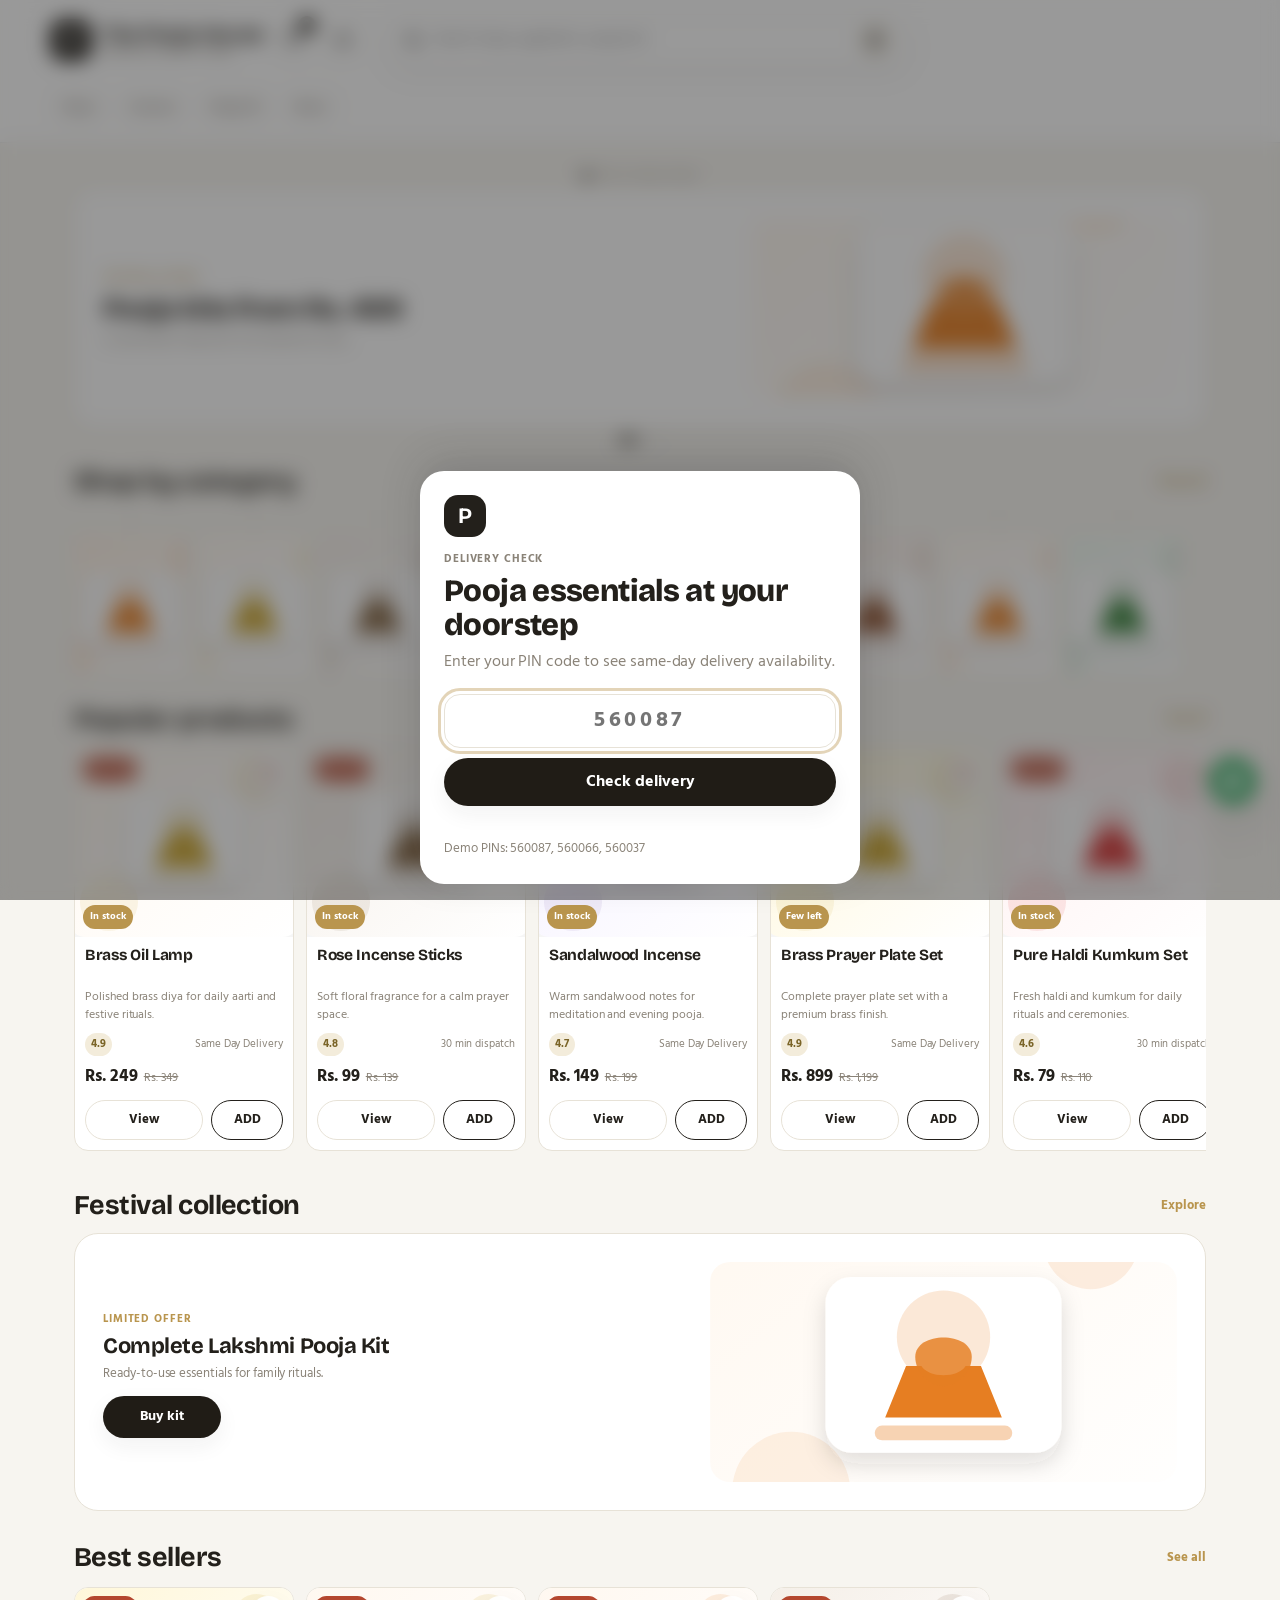
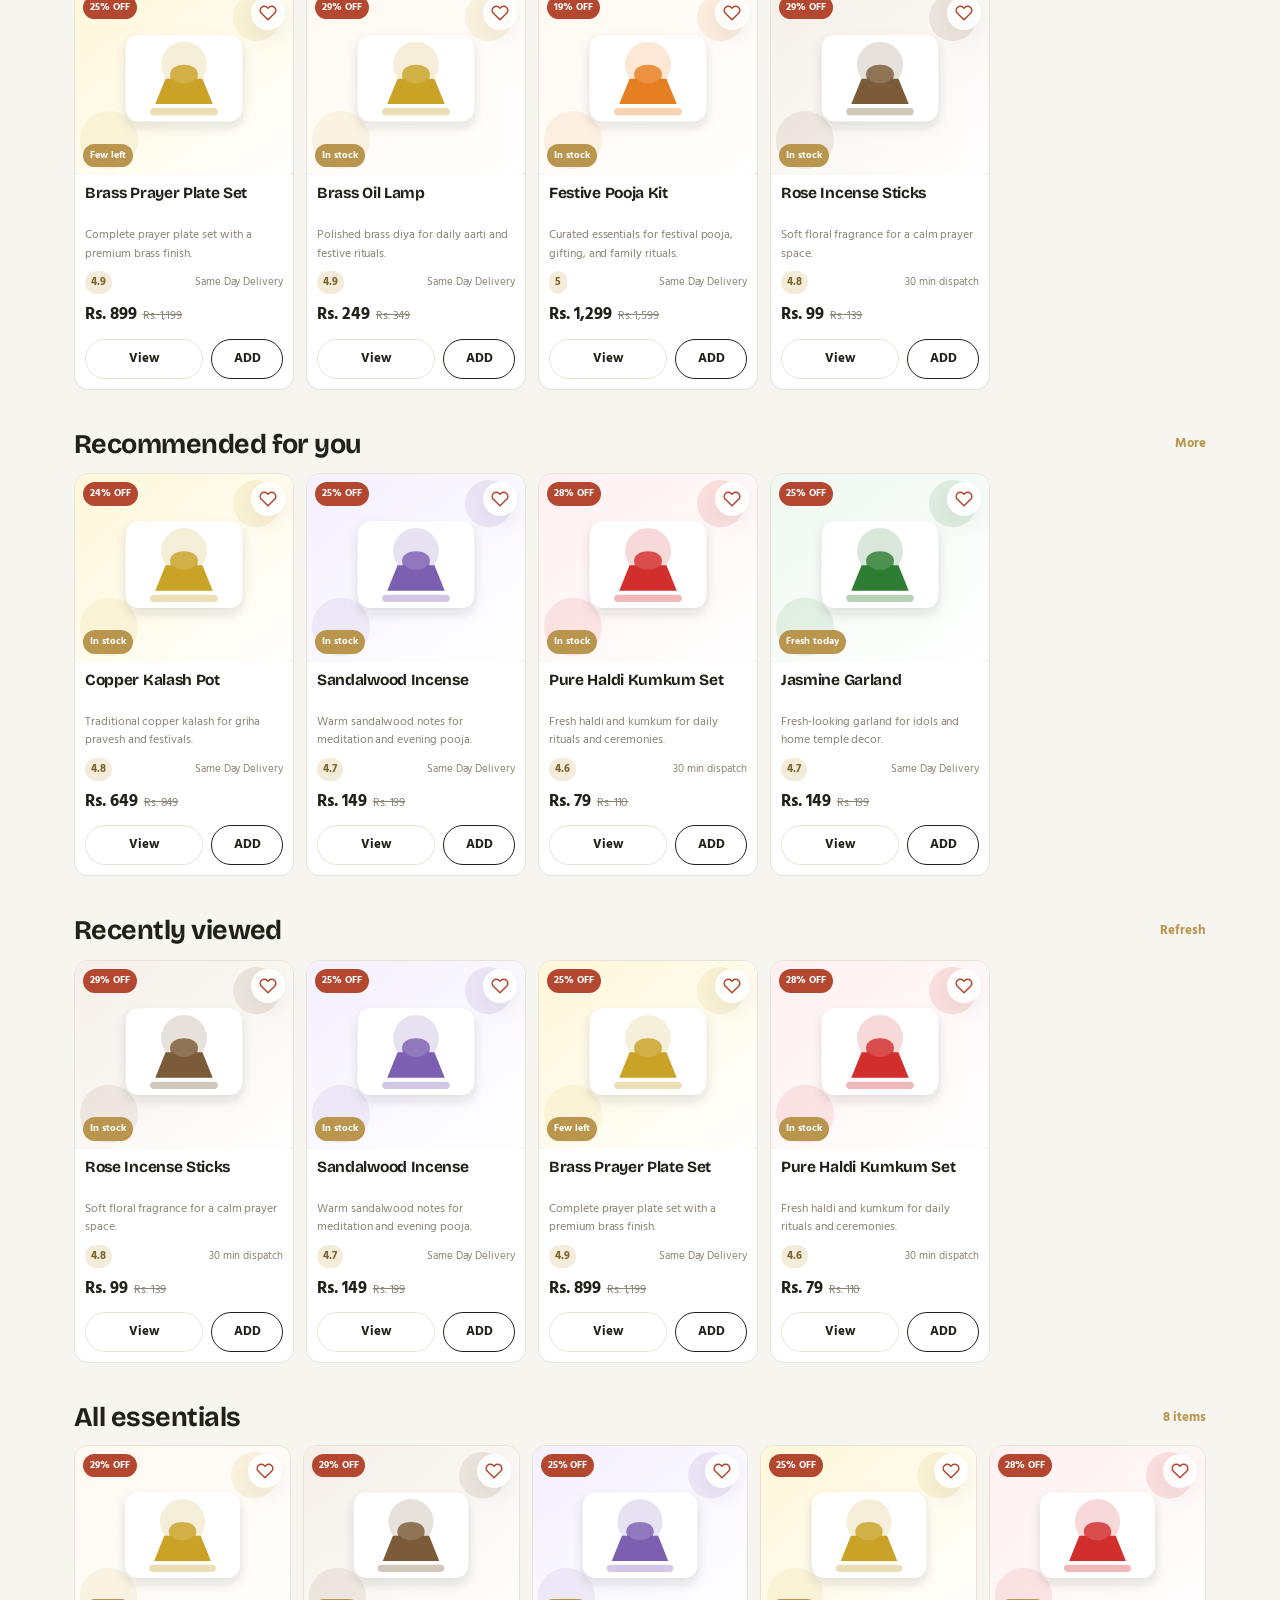
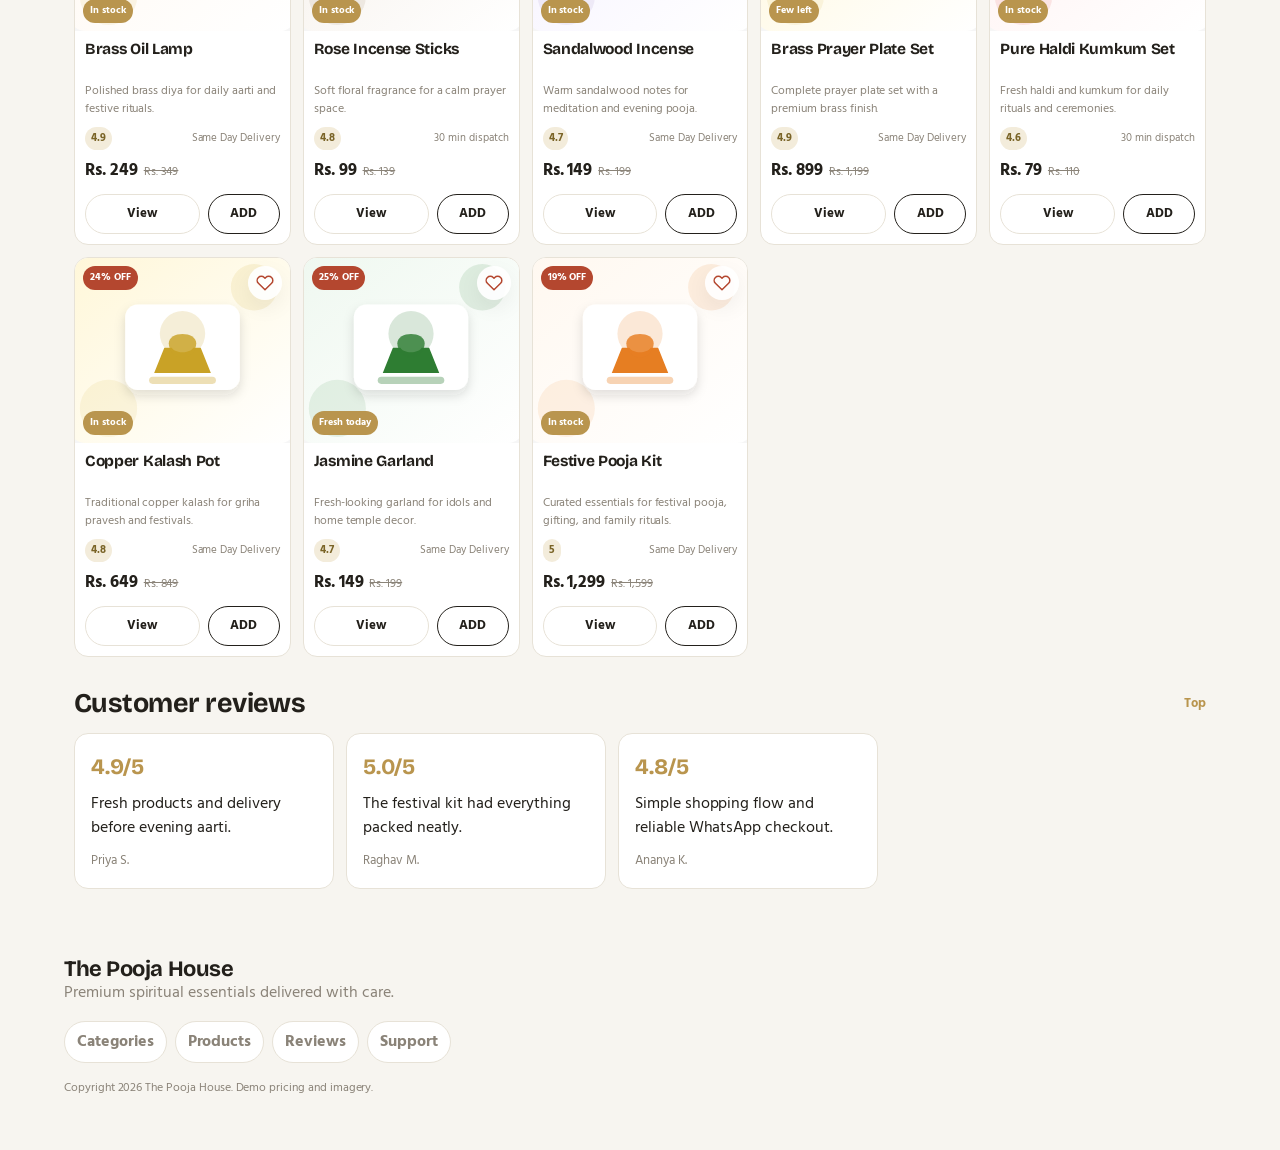
==== commit a8493c6d: "Switch font pairing to Bricolage Grotesque (headings) + Hind (body) Applied across all three designs" ====
--- a/design-2-minimal/index.html
+++ b/design-2-minimal/index.html
@@ -7,7 +7,7 @@
   <title>The Pooja House | Pooja Essentials Delivered Fast</title>
   <link rel="preconnect" href="https://fonts.googleapis.com">
   <link rel="preconnect" href="https://fonts.gstatic.com" crossorigin>
-  <link href="https://fonts.googleapis.com/css2?family=Cormorant:ital,wght@0,500;0,600;0,700;1,500&family=Manrope:wght@400;500;600;700;800&display=swap" rel="stylesheet">
+  <link href="https://fonts.googleapis.com/css2?family=Bricolage+Grotesque:opsz,wght@12..96,400;12..96,600;12..96,700;12..96,800&family=Hind:wght@400;500;600;700&display=swap" rel="stylesheet">
   <link rel="stylesheet" href="style.css">
 </head>
 <body data-shop="The Pooja House">
--- a/design-2-minimal/style.css
+++ b/design-2-minimal/style.css
@@ -25,7 +25,7 @@
   min-width: 320px;
   color: var(--text);
   background: var(--page);
-  font-family: "Manrope", system-ui, -apple-system, BlinkMacSystemFont, "Segoe UI", sans-serif;
+  font-family: "Hind", system-ui, -apple-system, BlinkMacSystemFont, "Segoe UI", sans-serif;
   font-size: 15.5px;
   line-height: 1.55;
   letter-spacing: -.003em;
@@ -38,7 +38,8 @@
 a { color: inherit; text-decoration: none; }
 button, input { font: inherit; }
 button { cursor: pointer; -webkit-tap-highlight-color: transparent; }
-h1, h2, h3 { font-family: "Cormorant", Georgia, serif; font-weight: 600; line-height: 1.1; letter-spacing: 0; }
+h1, h2, h3 { font-family: 'Bricolage Grotesque', system-ui, sans-serif; font-weight: 700; line-height: 1.1; letter-spacing: -.02em; }
+h1 { font-weight: 800; }
 :focus-visible { outline: 3px solid rgba(230, 126, 34, .35); outline-offset: 3px; }
 .sr-only {
   position: absolute;
@@ -139,7 +140,7 @@
   border-radius: 14px;
   color: #fff;
   background: var(--primary);
-  font: 700 22px "Poppins", sans-serif;
+  font: 700 22px 'Bricolage Grotesque', sans-serif;
 }
 .pin-card .brand-mark { margin-bottom: 14px; }
 .pin-card h1 { margin: 6px 0 8px; font-size: 24px; }
@@ -187,7 +188,7 @@
 }
 .brand strong {
   display: block;
-  font: 700 16px "Poppins", sans-serif;
+  font: 700 16px 'Bricolage Grotesque', sans-serif;
   white-space: nowrap;
 }
 .brand small {
@@ -1015,15 +1016,15 @@
 }
 
 /* ===== Minimal / Clean — signature touches ===== */
-.brand-mark { font-family: "Cormorant", serif; font-weight: 700; background: var(--text); }
-.brand strong { font-family: "Cormorant", serif; font-weight: 700; font-size: 21px; letter-spacing: .01em; }
+.brand-mark { font-family: 'Bricolage Grotesque', sans-serif; font-weight: 700; background: var(--text); }
+.brand strong { font-family: 'Bricolage Grotesque', system-ui, sans-serif; font-weight: 700; font-size: 21px; letter-spacing: -.02em; }
 .brand small { color: var(--muted); letter-spacing: .1em; text-transform: uppercase; font-size: 9.5px; font-weight: 700; }
 .label { color: var(--accent); }
 .section-title h2 { font-size: 27px; }
 .section-title a, .section-title span { color: var(--accent); }
 .pin-card h1 { font-size: 31px; }
 .promo-card h1 { font-size: 28px; }
-.price-row strong { font-weight: 800; font-family: "Manrope", sans-serif; }
+.price-row strong { font-weight: 800; font-family: "Hind", sans-serif; }
 .rating-pill { color: #7a6427; background: #F3ECDB; }
 .stock-badge { background: var(--accent); }
 .location-pill { color: var(--text); background: var(--primary-soft); }
@@ -1033,7 +1034,7 @@
 .product-card { box-shadow: none; }
 .product-card:hover { border-color: var(--accent); box-shadow: var(--shadow); }
 .review-card { box-shadow: none; }
-.review-card strong { color: var(--accent); font-family: "Cormorant", serif; font-size: 22px; }
+.review-card strong { color: var(--accent); font-family: 'Bricolage Grotesque', system-ui, sans-serif; font-size: 22px; }
 .promo-card, .festival-card { background: #fff; border: 1px solid var(--line); box-shadow: none; }
 .search-box > svg, .search-box button { color: var(--text); }
 .search-box button { background: var(--primary-soft); }
